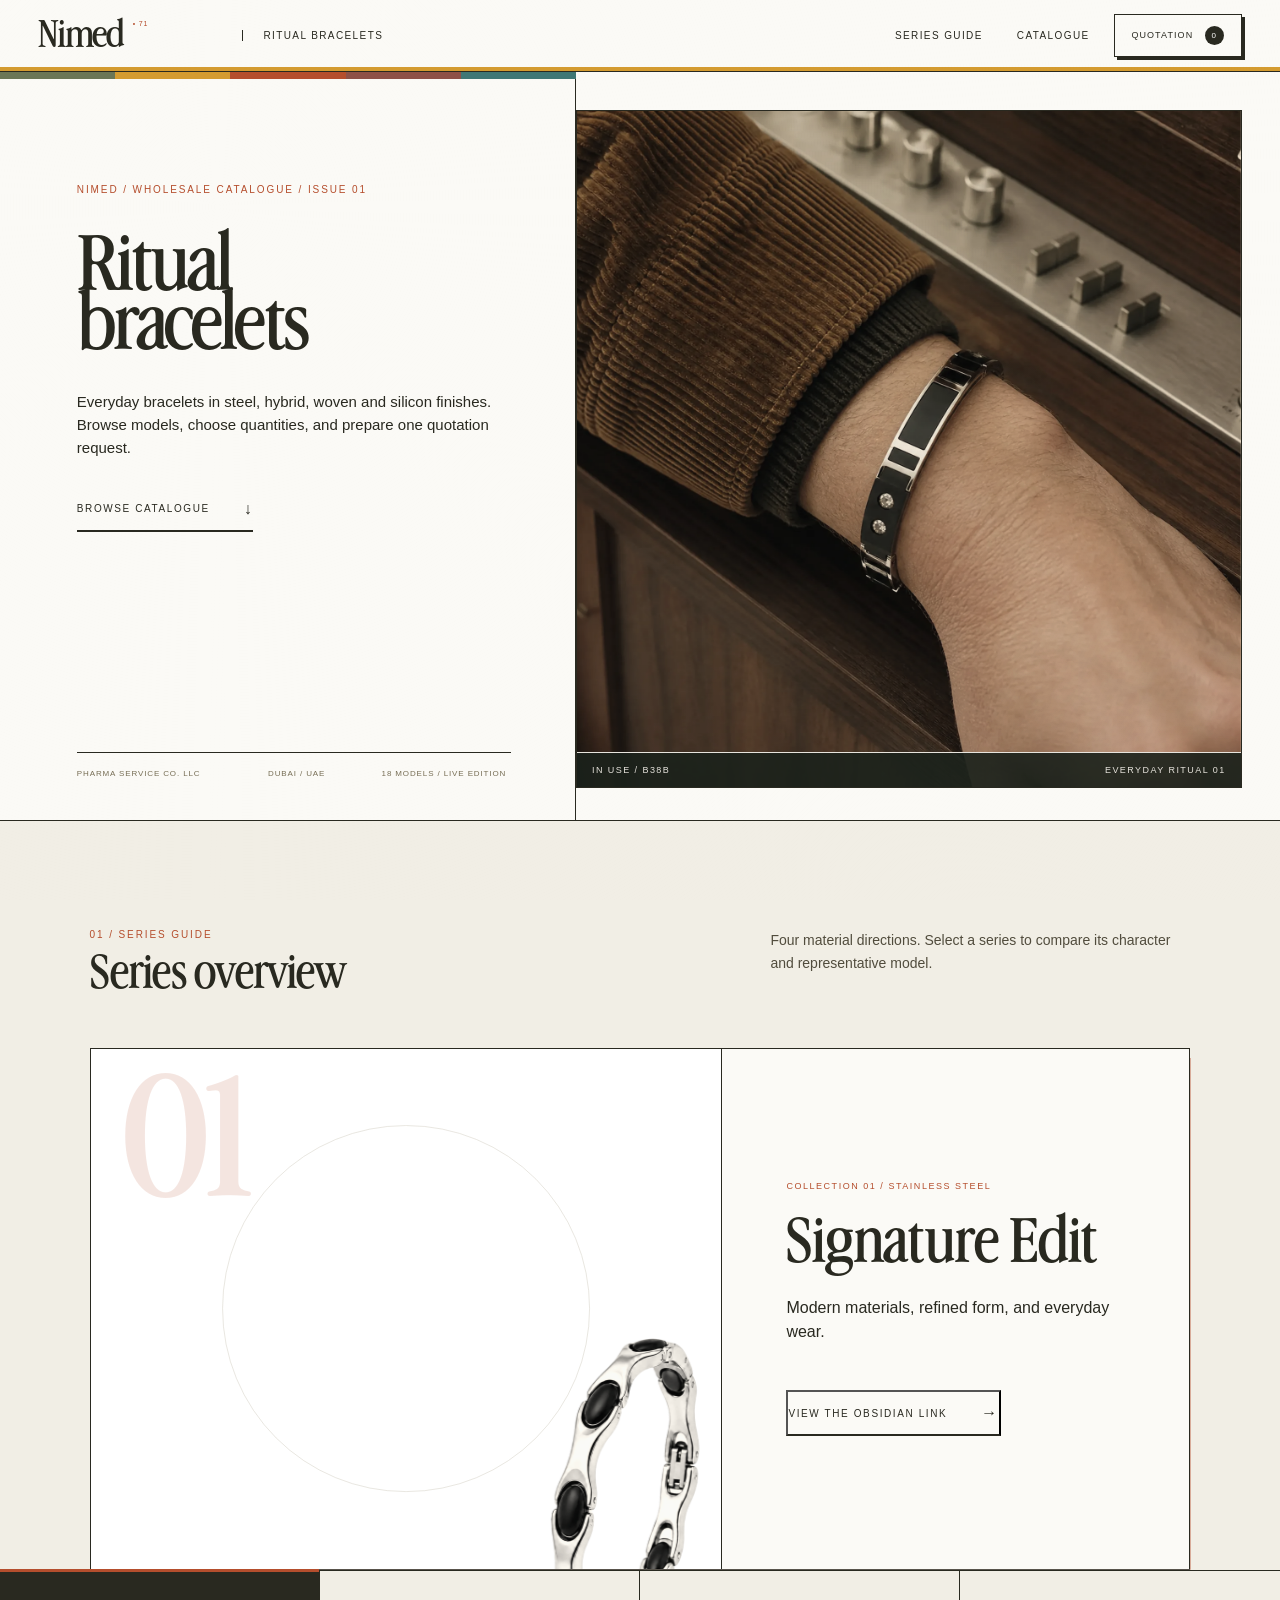
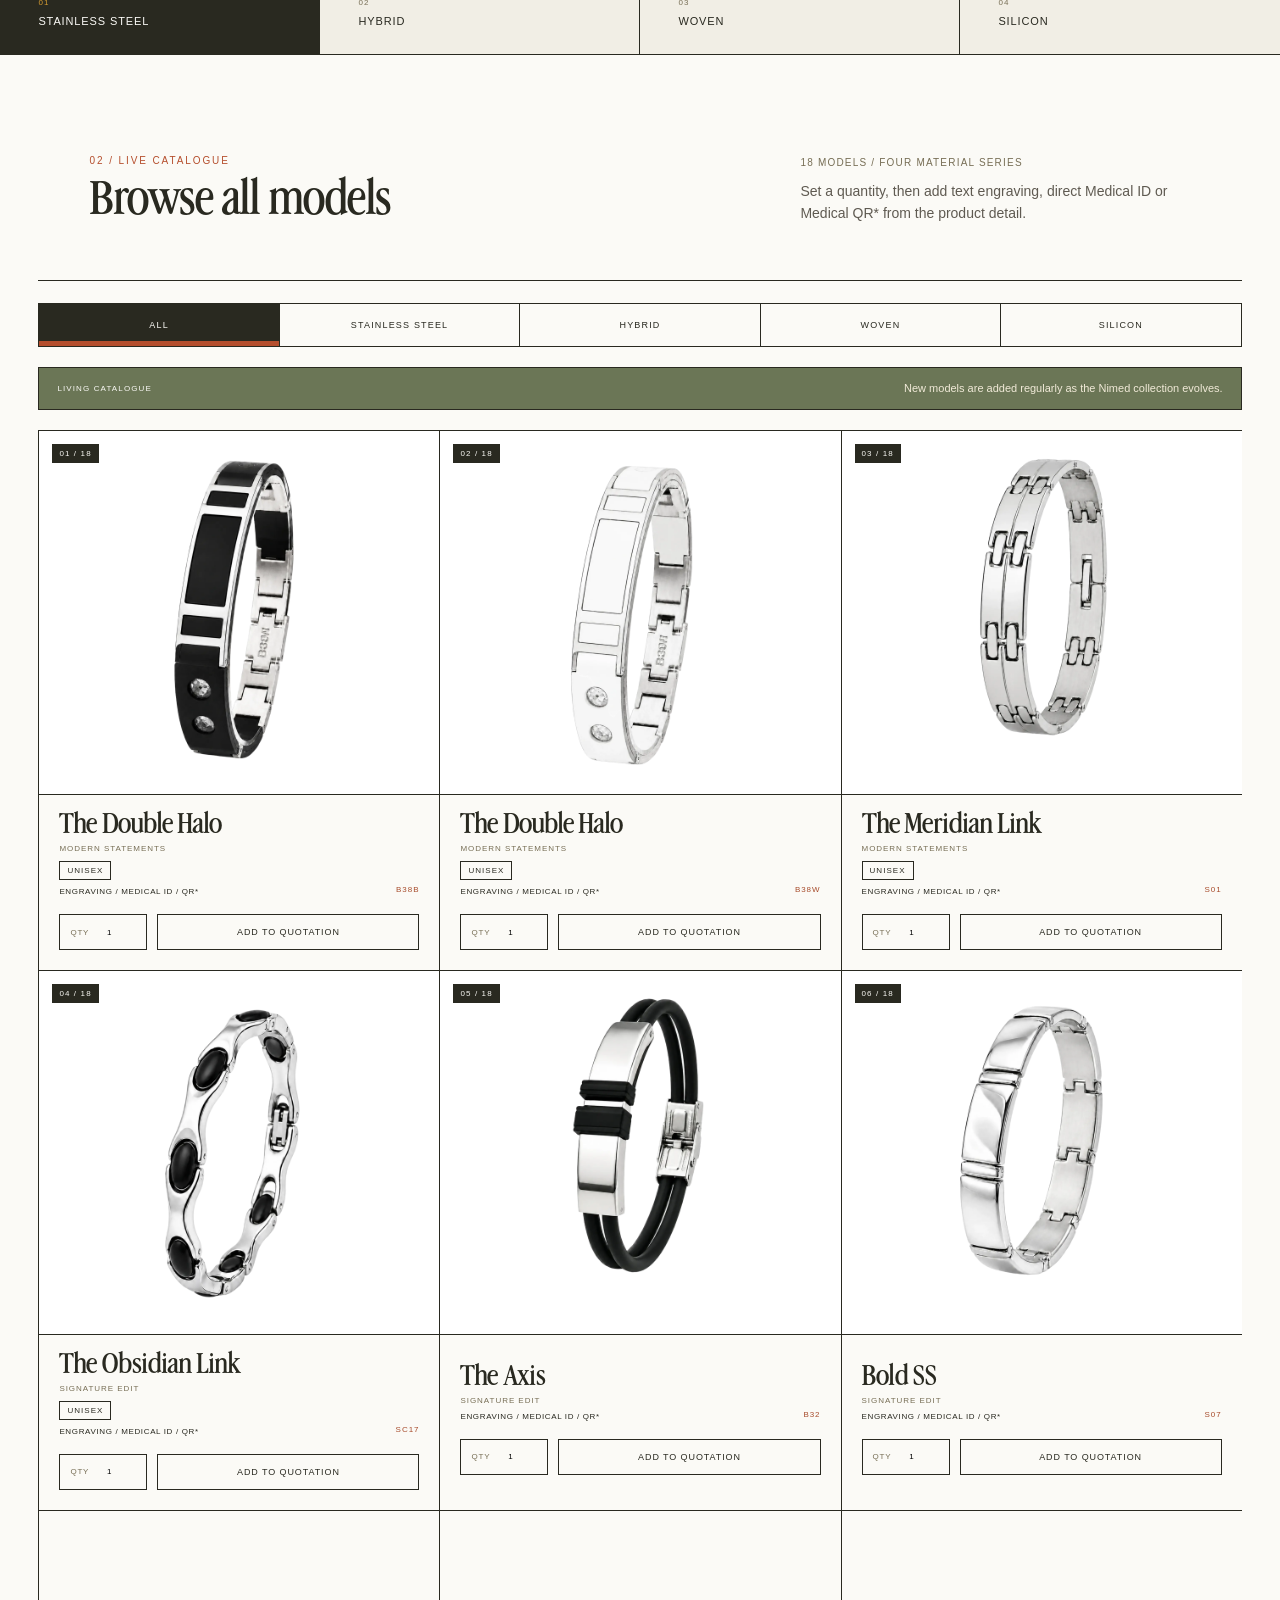
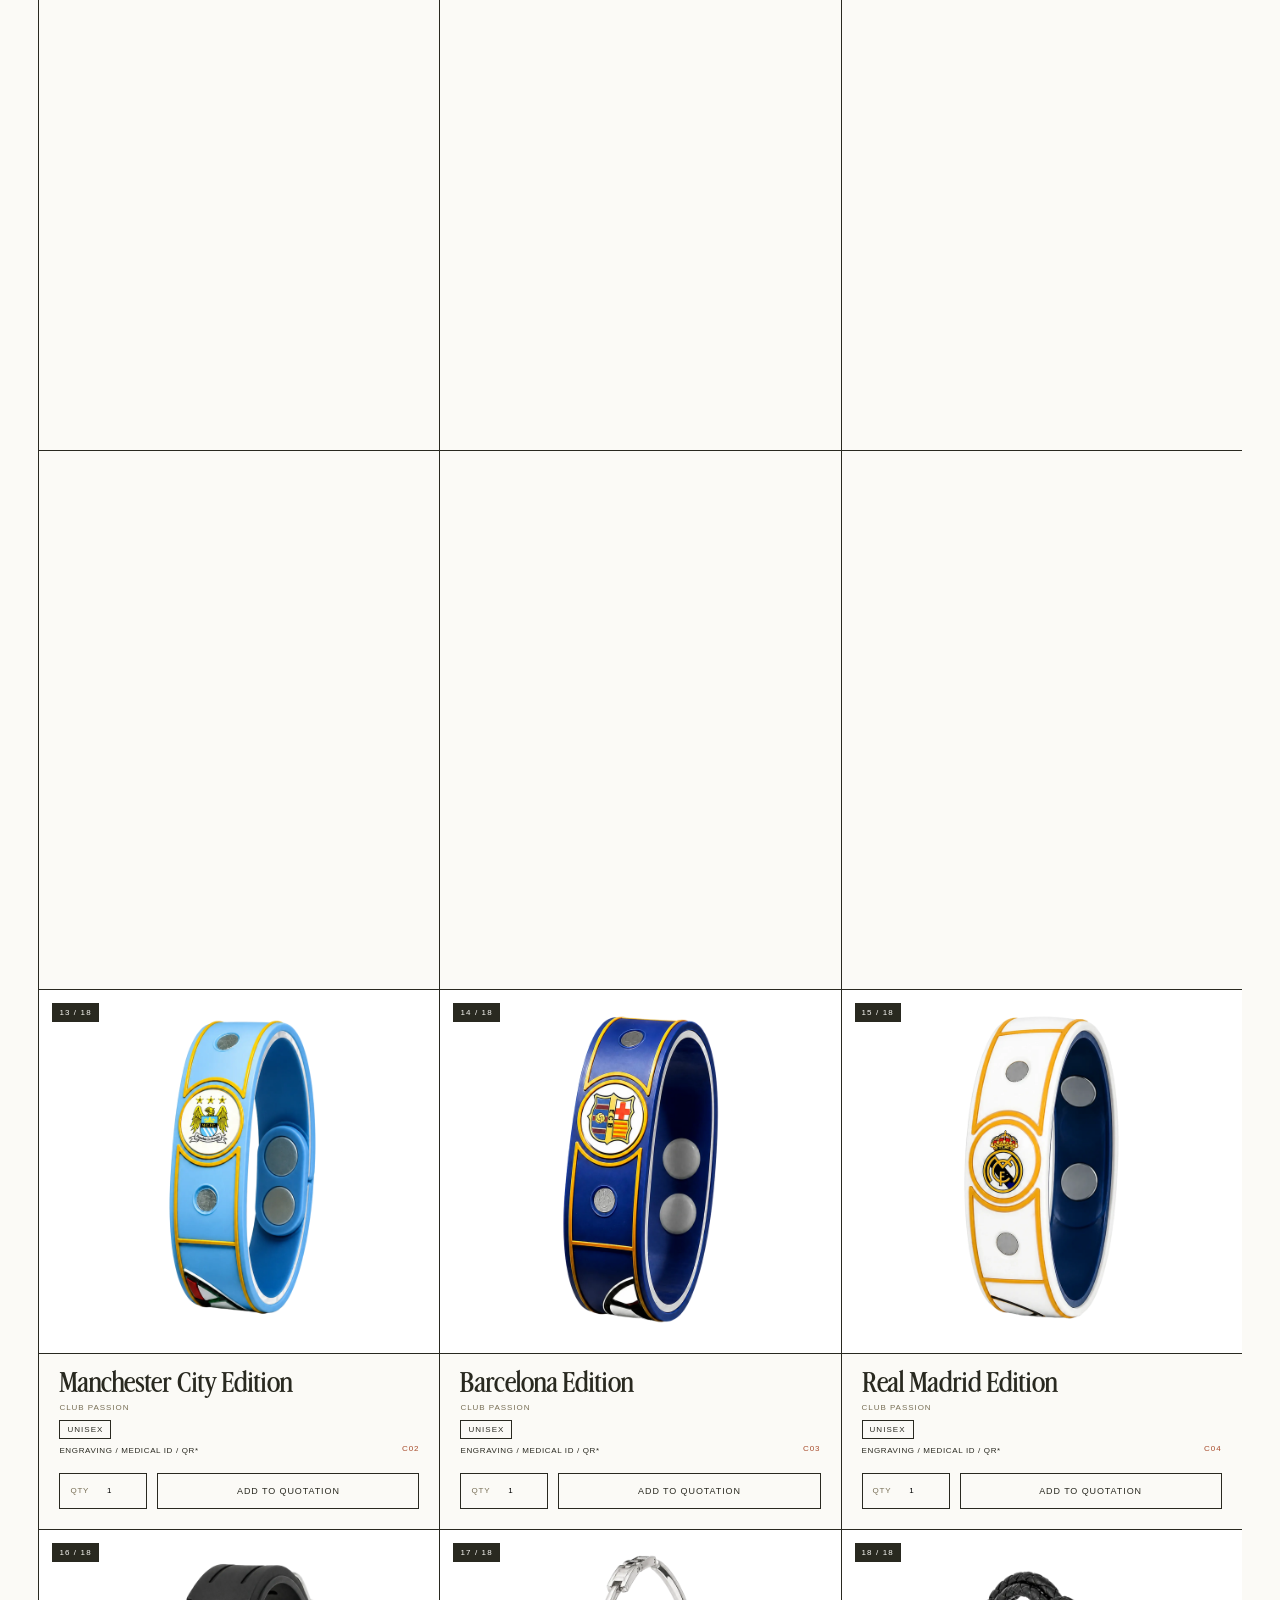
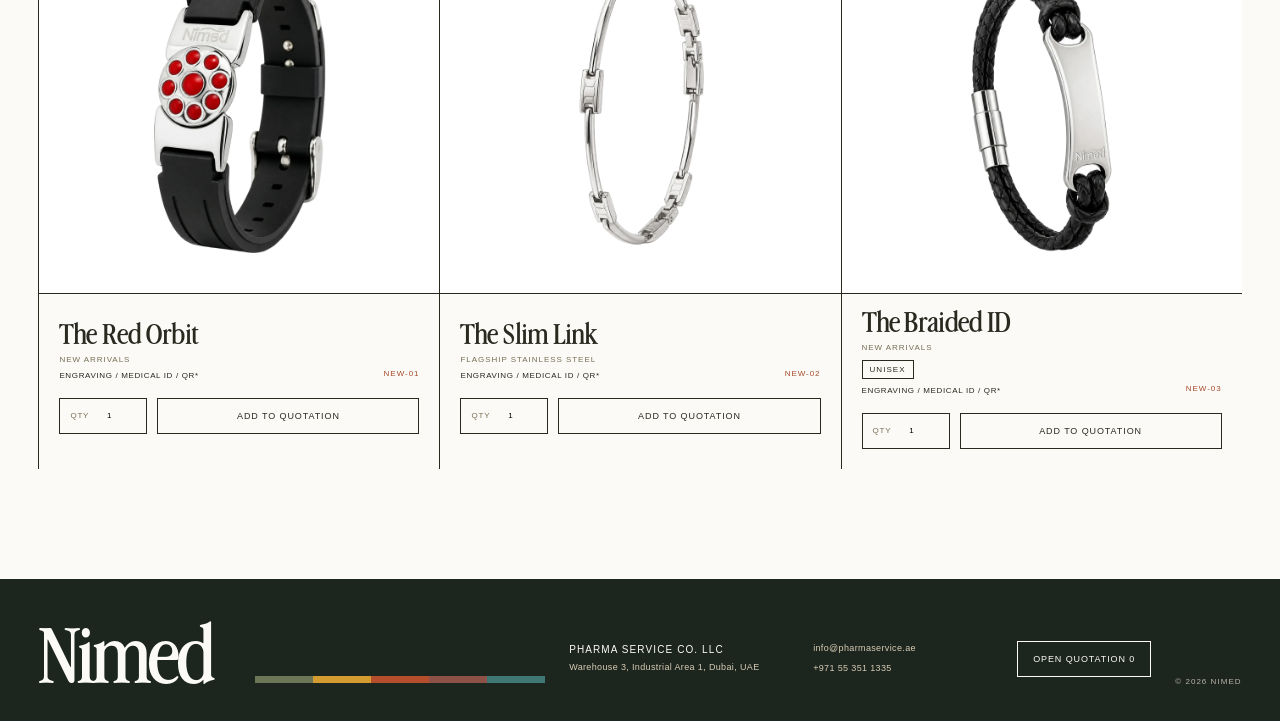
==== ritual-vercel-drop-SMALL/index.html @ 8a50f84c "Add files via upload" ====
<!doctype html>
<html lang="en">
<head>
  <meta charset="utf-8">
  <meta name="viewport" content="width=device-width, initial-scale=1">
  <meta name="theme-color" content="#fbfaf6">
  <meta name="quote-recipient" content="info@pharmaservice.ae">
  <meta name="description" content="Nimed Ritual Bracelets Archive Edition — a live wholesale catalogue of stainless steel, hybrid, woven and silicon models.">
  <title>Nimed Ritual Bracelets / Archive Edition</title>
  <link rel="icon" href="data:,">
  <link rel="stylesheet" href="styles.css">
  <script src="script.js" defer></script>
</head>
<body>
  <a class="skip-link" href="#main">Skip to content</a>

  <header class="site-header" data-header>
    <a class="wordmark" href="#top" aria-label="Nimed Ritual home">Nimed</a>
    <span class="header-line">Ritual bracelets</span>

    <nav class="desktop-nav" aria-label="Main navigation">
      <a href="#series">Series guide</a>
      <a href="#collection">Catalogue</a>
    </nav>

    <button class="header-quote" type="button" data-quote-open>Quotation <span data-quote-count>0</span></button>
    <button class="menu-toggle" type="button" data-menu-toggle aria-controls="mobile-menu" aria-expanded="false">
      <span></span><span></span><span class="sr-only">Open menu</span>
    </button>
  </header>

  <div class="mobile-menu" id="mobile-menu" data-mobile-menu aria-hidden="true">
    <nav aria-label="Mobile navigation">
      <a href="#series"><span>01</span> Series guide</a>
      <a href="#collection"><span>02</span> Catalogue</a>
      <button type="button" data-quote-open><span>03</span> Quotation <strong data-quote-count>0</strong></button>
    </nav>
    <p>Ritual bracelet line<br>Designed for connection</p>
  </div>

  <main id="main">
    <section class="hero" id="top" aria-labelledby="hero-title">
      <div class="spectrum-rule hero-spectrum" aria-hidden="true"></div>
      <div class="hero-copy">
        <p class="kicker">Nimed / Wholesale catalogue / Issue 01</p>
        <h1 id="hero-title"><span>Ritual</span> bracelets</h1>
        <p class="hero-statement">Everyday bracelets in steel, hybrid, woven and silicon finishes. Browse models, choose quantities, and prepare one quotation request.</p>
        <a class="arrow-link" href="#collection">Browse catalogue <span>&darr;</span></a>
        <div class="hero-folio" aria-label="Catalogue information">
          <span>Pharma Service Co. LLC</span>
          <span>Dubai / UAE</span>
          <span>18 models / Live edition</span>
        </div>
      </div>

      <figure class="hero-image image-reveal">
        <img src="assets/catalogue-lifestyle-70s/double-halo-black.webp" alt="Nimed Double Halo bracelet worn in an archival-inspired everyday setting">
        <figcaption><span>In use / B38B</span><span>Everyday ritual 01</span></figcaption>
      </figure>

    </section>

    <section class="series" id="series" aria-labelledby="series-title" data-series-shell>
      <div class="series-heading reveal">
        <div>
          <p class="section-index">01 / Series guide</p>
          <h2 id="series-title">Series overview</h2>
        </div>
        <p class="section-intro">Four material directions. Select a series to compare its character and representative model.</p>
      </div>

      <div class="series-stage motion-panel">
        <div class="series-art" aria-live="polite">
          <span class="series-number" data-series-number>01</span>
          <img data-series-image src="assets/catalogue-transparent/obsidian-link.webp" alt="The Obsidian Link stainless-steel bracelet">
        </div>

        <div class="series-copy">
          <p data-series-label>Collection 01 / Stainless steel</p>
          <h3 data-series-name>Signature Edit</h3>
          <p data-series-description>Modern materials, refined form, and everyday wear.</p>
          <button class="arrow-link arrow-link-button" type="button" data-series-product>View The Obsidian Link <span>&rarr;</span></button>
        </div>
      </div>

      <div class="series-tabs" role="tablist" aria-label="Bracelet series">
        <button type="button" role="tab" data-series="steel" aria-selected="true"><span>01</span> Stainless steel</button>
        <button type="button" role="tab" data-series="hybrid" aria-selected="false"><span>02</span> Hybrid</button>
        <button type="button" role="tab" data-series="woven" aria-selected="false"><span>03</span> Woven</button>
        <button type="button" role="tab" data-series="silicon" aria-selected="false"><span>04</span> Silicon</button>
      </div>
    </section>

    <section class="collection" id="collection" aria-labelledby="collection-title">
      <div class="collection-heading reveal">
        <div>
          <p class="section-index">02 / Live catalogue</p>
          <h2 id="collection-title">Browse all models</h2>
        </div>
        <div class="collection-guide">
          <p class="collection-summary"><span data-product-count>18</span> models / four material series</p>
          <p>Set a quantity, then add text engraving, direct Medical ID or Medical QR* from the product detail.</p>
        </div>
      </div>

      <div class="filters" role="group" aria-label="Filter collection">
        <button type="button" class="is-active" data-filter="all">All</button>
        <button type="button" data-filter="steel">Stainless steel</button>
        <button type="button" data-filter="hybrid">Hybrid</button>
        <button type="button" data-filter="woven">Woven</button>
        <button type="button" data-filter="silicon">Silicon</button>
      </div>

      <div class="catalogue-update" role="note">
        <span>Living catalogue</span>
        <p>New models are added regularly as the Nimed collection evolves.</p>
      </div>

      <div class="product-grid" data-product-grid aria-live="polite"></div>
    </section>

  </main>

  <footer>
    <a class="footer-wordmark" href="#top">Nimed</a>
    <div class="footer-rule spectrum-rule"></div>
    <div class="footer-company">
      <strong>Pharma Service Co. LLC</strong>
      <span>Warehouse 3, Industrial Area 1, Dubai, UAE</span>
    </div>
    <div class="footer-contact">
      <a href="mailto:info@pharmaservice.ae">info@pharmaservice.ae</a>
      <a href="tel:+971553511335">+971 55 351 1335</a>
    </div>
    <button type="button" data-quote-open>Open quotation <span data-quote-count>0</span></button>
    <p>&copy; 2026 Nimed</p>
  </footer>

  <dialog class="product-dialog" data-dialog>
    <button class="dialog-close" type="button" data-dialog-close aria-label="Close product details">Close</button>
    <div class="dialog-gallery">
      <div class="dialog-visual">
        <img data-dialog-image src="" alt="">
        <button class="gallery-arrow gallery-arrow-prev" type="button" data-gallery-prev aria-label="Previous product image"><span aria-hidden="true">&#8592;</span></button>
        <button class="gallery-arrow gallery-arrow-next" type="button" data-gallery-next aria-label="Next product image"><span aria-hidden="true">&#8594;</span></button>
        <span class="gallery-position" data-gallery-position aria-live="polite">1 / 3</span>
      </div>
    </div>
    <div class="dialog-copy">
      <p class="product-code" data-dialog-code></p>
      <h2 data-dialog-name></h2>
      <p data-dialog-description></p>
      <div class="dialog-product-meta">
        <span data-dialog-series></span>
        <span class="product-unisex-label" data-dialog-unisex hidden>UNISEX</span>
      </div>
      <fieldset class="personalisation-panel">
        <legend>Personalisation</legend>
        <label class="option-check">
          <input type="checkbox" data-dialog-engraving>
          <span>Standard text engraving</span>
        </label>
        <label class="engraving-copy" data-engraving-copy>
          Engraving copy
          <input type="text" maxlength="80" placeholder="Name, initials or short message" data-dialog-engraving-text disabled>
        </label>
        <label class="option-check">
          <input type="checkbox" data-dialog-medical-id>
          <span>Direct Medical ID engraving</span>
        </label>
        <p class="option-note">Medical symbol plus concise emergency text. Exact private copy is supplied after quotation and shown on an approval proof.</p>
        <label class="option-check">
          <input type="checkbox" data-dialog-medical-qr>
          <span>Medical QR engraving*</span>
        </label>
        <p class="option-note">*A scannable QR with a medical asterisk marker, linked to a customer-managed emergency profile. URL, placement and scan proof are confirmed after quotation.</p>
        <p class="personalisation-privacy">Do not enter medical records here. Direct Medical ID and QR* artwork are handled separately after the quotation is accepted.</p>
      </fieldset>
      <div class="dialog-quote-controls">
        <label for="dialog-quantity">Quantity</label>
        <input id="dialog-quantity" data-dialog-quantity type="number" min="1" max="9999" step="1" value="1" inputmode="numeric">
        <button type="button" data-dialog-add>Add to quotation request</button>
        <p data-dialog-add-status aria-live="polite"></p>
      </div>
    </div>
  </dialog>

  <dialog class="quote-dialog" data-quote-dialog aria-labelledby="quote-title">
    <div class="quote-dialog-header">
      <div>
        <p class="section-index">Wholesale request</p>
        <h2 id="quote-title">Your quotation</h2>
        <p>Review the models and quantities, then prepare an email request to Pharma Service Co. LLC.</p>
      </div>
      <button class="dialog-close" type="button" data-quote-close aria-label="Close quotation">Close</button>
    </div>

    <address class="quote-recipient-card">
      <span>Quotation recipient</span>
      <strong>Pharma Service Co. LLC</strong>
      <a href="mailto:info@pharmaservice.ae">info@pharmaservice.ae</a>
      <a href="tel:+971553511335">+971 55 351 1335</a>
      <p>Warehouse 3, Industrial Area 1, Dubai, UAE</p>
    </address>

    <div class="quote-empty" data-quote-empty>
      <p>No models have been added yet.</p>
      <button type="button" data-quote-browse>Browse catalogue</button>
    </div>

    <div data-quote-content hidden>
      <div class="quote-list-heading" aria-hidden="true"><span>Model</span><span>Quantity</span></div>
      <div class="quote-items" data-quote-items></div>
      <div class="quote-totals">
        <span><strong data-quote-models>0</strong> models</span>
        <span><strong data-quote-units>0</strong> total units</span>
      </div>

      <form class="quote-details" data-quote-form>
        <h3>Buyer details</h3>
        <label>Company<input type="text" name="company" autocomplete="organization" required></label>
        <label>Contact name<input type="text" name="contact" autocomplete="name" required></label>
        <label>Email<input type="email" name="email" autocomplete="email" required></label>
        <label>Phone<input type="tel" name="phone" autocomplete="tel"></label>
        <label class="quote-notes">Notes<textarea name="notes" rows="3" placeholder="Delivery country, preferred timing, or other requirements"></textarea></label>
        <p class="medical-qr-note">Direct Medical ID and Medical QR* artwork are confirmed on a proof before production. Do not include private medical information in this form; copy and link details are handled separately after quotation.</p>
      </form>

      <p class="quote-status" data-quote-status aria-live="polite"></p>
      <div class="quote-actions">
        <button type="button" data-quote-print>Print quotation request</button>
        <button type="button" class="primary-action" data-quote-send>Email Pharma Service</button>
      </div>
    </div>
  </dialog>
</body>
</html>
---- ritual-vercel-drop-SMALL/styles.css ----
@font-face {
  font-family: "Advercase";
  src: url("assets/fonts/Advercase-Regular.woff2") format("woff2");
  font-weight: 400;
  font-style: normal;
  font-display: swap;
}

@font-face {
  font-family: "Advercase";
  src: url("assets/fonts/Advercase-Bold.woff2") format("woff2");
  font-weight: 700;
  font-style: normal;
  font-display: swap;
}

:root {
  --ink: #1e1e1e;
  --dark: #121212;
  --paper: #ffffff;
  --white: #ffffff;
  --copper: #ad591a;
  --rust: #b24f1a;
  --sand: #967a54;
  --line: #ebe6d9;
  --blue: #54bfdb;
  --heading: "Advercase", serif;
  --body: "Helvetica Now Text", "Helvetica Now Display", "Helvetica Neue", Helvetica, Arial, sans-serif;
  --ease: cubic-bezier(.2, .8, .2, 1);
}

* { box-sizing: border-box; }
html { scroll-behavior: smooth; }
body {
  margin: 0;
  color: var(--ink);
  background: var(--white);
  font-family: var(--body);
  font-synthesis: none;
  -webkit-font-smoothing: antialiased;
}
body.menu-open, body.dialog-open, body.quote-open { overflow: hidden; }
img { display: block; max-width: 100%; }
a { color: inherit; text-decoration: none; }
button, input, textarea { font: inherit; }
button { color: inherit; }
[hidden] { display: none !important; }
::selection { color: var(--white); background: var(--copper); }

.sr-only {
  position: absolute;
  width: 1px;
  height: 1px;
  padding: 0;
  margin: -1px;
  overflow: hidden;
  clip: rect(0, 0, 0, 0);
  white-space: nowrap;
  border: 0;
}

.skip-link {
  position: fixed;
  z-index: 500;
  top: 8px;
  left: 8px;
  padding: 10px 14px;
  color: var(--white);
  background: var(--ink);
  font-size: 12px;
  transform: translateY(-150%);
}
.skip-link:focus { transform: none; }

.site-header {
  position: fixed;
  z-index: 100;
  top: 0;
  left: 0;
  width: 100%;
  height: 76px;
  display: grid;
  grid-template-columns: 180px 1fr auto auto;
  align-items: center;
  gap: 24px;
  padding: 0 3vw;
  border-bottom: 1px solid rgba(30, 30, 30, .13);
  background: rgba(255, 255, 255, .98);
  transition: height .3s var(--ease), background .3s;
}
.site-header.is-scrolled { height: 60px; background: rgba(255, 255, 255, .94); backdrop-filter: blur(14px); }
.wordmark, .footer-wordmark { color: var(--copper); font: 700 31px/1 var(--heading); }
.header-line, .desktop-nav { font-size: 10px; letter-spacing: .14em; text-transform: uppercase; }
.header-line { padding-left: 20px; border-left: 1px solid var(--ink); }
.desktop-nav { display: flex; align-items: center; gap: 34px; }
.desktop-nav a { position: relative; padding: 28px 0; }
.desktop-nav a::after {
  position: absolute;
  right: 0;
  bottom: 20px;
  left: 0;
  height: 1px;
  content: "";
  background: var(--copper);
  transform: scaleX(0);
  transform-origin: right;
  transition: transform .3s var(--ease);
}
.desktop-nav a:hover::after { transform: scaleX(1); transform-origin: left; }
.header-quote {
  min-width: 128px;
  padding: 11px 14px;
  border: 1px solid var(--ink);
  background: var(--white);
  font-size: 9px;
  letter-spacing: .12em;
  text-transform: uppercase;
  cursor: pointer;
}
.header-quote span { display: inline-grid; min-width: 19px; height: 19px; margin-left: 8px; place-items: center; color: var(--white); border-radius: 50%; background: var(--ink); font-size: 8px; }
.menu-toggle { display: none; width: 38px; height: 38px; padding: 10px 7px; border: 0; background: transparent; cursor: pointer; }
.menu-toggle > span:not(.sr-only) { display: block; width: 100%; height: 1px; margin: 5px 0; background: var(--ink); transition: transform .3s; }
.menu-open .menu-toggle > span:first-child { transform: translateY(3px) rotate(45deg); }
.menu-open .menu-toggle > span:nth-child(2) { transform: translateY(-3px) rotate(-45deg); }

.mobile-menu {
  position: fixed;
  z-index: 90;
  inset: 0;
  visibility: hidden;
  display: flex;
  flex-direction: column;
  padding: 115px 24px 30px;
  color: var(--ink);
  background: var(--white);
  opacity: 0;
  transition: visibility .35s, opacity .35s;
}
.mobile-menu.is-open { visibility: visible; opacity: 1; }
.mobile-menu nav { display: grid; }
.mobile-menu nav a, .mobile-menu nav button { display: flex; gap: 18px; align-items: baseline; padding: 18px 0; border: 0; border-bottom: 1px solid var(--line); background: transparent; text-align: left; font: 400 38px/1.1 var(--heading); cursor: pointer; }
.mobile-menu nav span { color: var(--sand); font: 10px/1 var(--body); }
.mobile-menu nav strong { margin-left: auto; font: 400 11px/1 var(--body); }
.mobile-menu > p { margin-top: auto; color: var(--sand); font-size: 11px; line-height: 1.6; letter-spacing: .12em; text-transform: uppercase; }

.hero {
  position: relative;
  min-height: 720px;
  display: grid;
  grid-template-columns: 46% 54%;
  padding-top: 76px;
  overflow: hidden;
  background: var(--paper);
}
.hero-copy { position: relative; z-index: 3; align-self: stretch; display: flex; flex-direction: column; justify-content: center; padding: 115px 5vw 70px 7vw; }
.kicker, .section-index, .product-code {
  margin: 0;
  color: var(--sand);
  font-size: 10px;
  font-weight: 500;
  letter-spacing: .19em;
  text-transform: uppercase;
}
.hero h1 { max-width: 560px; margin: 34px 0 0; font: 400 clamp(46px, 4.5vw, 64px)/1.08 var(--heading); letter-spacing: 0; word-spacing: .02em; text-transform: none; }
.hero h1 span { color: var(--rust); }
.hero-statement { max-width: 470px; margin: 30px 0 28px; font-size: 16px; line-height: 1.6; }
.arrow-link {
  display: inline-flex;
  width: max-content;
  align-items: center;
  gap: 34px;
  margin-left: 0;
  padding: 12px 0;
  border-bottom: 1px solid var(--ink);
  font-size: 10px;
  font-weight: 500;
  letter-spacing: .16em;
  text-transform: uppercase;
}
.arrow-link span { font-size: 16px; transition: transform .3s var(--ease); }
.arrow-link:hover span { transform: translate(4px, 4px); }
.hero-count { display: flex; align-items: center; gap: 11px; margin-top: auto; color: var(--sand); font-size: 9px; letter-spacing: .13em; text-transform: uppercase; }
.hero-count span { margin-right: 17px; }
.hero-count strong { color: var(--ink); font-size: 10px; font-weight: 400; }
.hero-count i { width: 60px; height: 1px; background: var(--line); }
.hero-image { position: relative; height: 650px; min-height: 0; margin: 38px 0 32px; overflow: hidden; border-radius: 22px 0 0 22px; }
.hero-image img { width: 100%; height: 100%; object-fit: cover; object-position: center 42%; }
.hero-image figcaption {
  position: absolute;
  right: 22px;
  bottom: 20px;
  padding: 9px 12px;
  color: var(--white);
  background: rgba(30,30,30,.78);
  font-size: 9px;
  letter-spacing: .16em;
  text-transform: uppercase;
}
.hero-product { position: absolute; z-index: 4; right: 47%; bottom: 0; width: 210px; padding: 18px 18px 13px; background: var(--white); border: 1px solid var(--line); }
.hero-product img { width: 100%; height: 180px; object-fit: contain; transition: transform .5s var(--ease); }
.hero-product:hover img { transform: translateY(-6px); }
.hero-product p { display: flex; justify-content: space-between; margin: 10px 0 0; font: 400 19px/1 var(--heading); }
.hero-product p span { color: var(--copper); font: 9px/1 var(--body); letter-spacing: .14em; }

.connection-line { overflow: hidden; color: var(--copper); border-top: 1px solid var(--line); border-bottom: 1px solid var(--line); background: var(--white); white-space: nowrap; }
.connection-line div { width: max-content; padding: 14px 0 13px; font-size: 10px; letter-spacing: .24em; text-transform: uppercase; animation: connection-scroll 28s linear infinite; }
@keyframes connection-scroll { to { transform: translateX(-50%); } }

.everyday { position: relative; min-height: 1120px; padding: 135px 7vw; overflow: hidden; background: var(--white); }
.everyday-heading { position: relative; z-index: 2; }
.everyday h2, .series h2, .collection h2 { margin: 20px 0 0; font: 400 clamp(36px, 3.5vw, 50px)/1.1 var(--heading); letter-spacing: 0; word-spacing: .02em; }
.everyday h2 span, .series h2 span, .collection h2 span { color: var(--rust); }
.everyday-lifestyle { position: absolute; top: 360px; left: 7vw; width: 35vw; height: 720px; margin: 0; overflow: hidden; border-radius: 0 30px 30px 0; }
.everyday-lifestyle img { width: 100%; height: 100%; object-fit: cover; }
.everyday-product { position: absolute; top: 280px; right: 7vw; width: 46vw; min-height: 520px; display: grid; grid-template-rows: 1fr auto; padding: 50px; border: 1px solid var(--line); background: var(--white); }
.everyday-product > img { width: 100%; height: 310px; object-fit: contain; }
.everyday-product > div { max-width: 520px; padding-top: 30px; border-top: 1px solid var(--line); }
.everyday-product h3 { margin: 13px 0 20px; font: 400 46px/1.08 var(--heading); letter-spacing: 0; word-spacing: .04em; }
.everyday-product > div > p:last-child { margin: 0; font-size: 14px; line-height: 1.65; }
.everyday-caption { position: absolute; right: 7vw; bottom: 120px; width: 46vw; margin: 0; padding-top: 20px; border-top: 1px solid var(--ink); color: var(--copper); font: 400 34px/1.15 var(--heading); }

.series {
  --series-accent: #b24f1a;
  --series-bg: #f0eee8;
  padding: 105px 7vw 0;
  overflow: hidden;
  background: var(--white);
  transition: background .55s var(--ease);
}
.series-heading { display: grid; grid-template-columns: 1fr minmax(260px, 420px); gap: 8vw; align-items: end; }
.series-heading h2 { margin-top: 0; }
.section-intro { max-width: 410px; margin: 0; color: #5f5a51; font-size: 14px; line-height: 1.65; }
.series-stage { min-height: 520px; display: grid; grid-template-columns: 1.15fr .85fr; align-items: stretch; margin-top: 55px; border: 1px solid var(--line); background: var(--white); }
.series-art { position: relative; min-height: 520px; overflow: hidden; border-right: 1px solid rgba(30,30,30,.16); }
.series-art::before { position: absolute; content: ""; width: 58%; aspect-ratio: 1; top: 50%; left: 50%; border: 1px solid var(--series-accent); border-radius: 50%; opacity: .4; transform: translate(-50%,-50%); transition: border-color .45s; }
.series-art img { position: absolute; z-index: 2; top: 50%; left: 50%; width: 72%; height: 72%; object-fit: contain; transform: translate(-50%,-50%); transition: opacity .25s, transform .6s var(--ease); }
.series-art img.is-changing { opacity: 0; transform: translate(-50%,-45%) scale(.92); }
.series-number { position: absolute; z-index: 1; top: 24px; left: 30px; color: var(--series-accent); font: 400 clamp(72px, 9vw, 124px)/1 var(--heading); opacity: .13; transition: color .45s; }
.series-copy { display: flex; flex-direction: column; justify-content: center; padding: clamp(38px, 5vw, 70px); }
.series-copy > p:first-child { margin: 0 0 28px; color: var(--series-accent); font-size: 9px; letter-spacing: .17em; text-transform: uppercase; }
.series-copy h3 { margin: 0; font: 400 clamp(32px, 3.1vw, 42px)/1.1 var(--heading); letter-spacing: 0; word-spacing: .02em; }
.series-copy > p:nth-child(3) { margin: 28px 0 45px; font-size: 16px; line-height: 1.55; }
.arrow-link-button { margin-left: 0; border-width: 0 0 1px; background: transparent; cursor: pointer; }
.series-tabs { display: grid; grid-template-columns: repeat(4, 1fr); margin: 0 -7vw; border-top: 1px solid rgba(30,30,30,.2); }
.series-tabs button { position: relative; padding: 27px 3vw; border: 0; border-right: 1px solid rgba(30,30,30,.2); background: transparent; text-align: left; font-size: 11px; cursor: pointer; }
.series-tabs button:last-child { border-right: 0; }
.series-tabs button span { display: block; margin-bottom: 8px; color: var(--sand); font-size: 8px; letter-spacing: .15em; }
.series-tabs button::before { position: absolute; top: -2px; right: 0; left: 0; height: 3px; content: ""; background: var(--series-accent); transform: scaleX(0); transition: transform .35s var(--ease), background .45s; }
.series-tabs button[aria-selected="true"]::before { transform: scaleX(1); }
.series-tabs button[aria-selected="true"] { font-weight: 600; }

.collection { padding: 110px 3vw; background: var(--white); }
.collection-heading { display: flex; justify-content: space-between; gap: 8vw; align-items: end; padding: 0 4vw 55px; }
.collection-summary { margin: 0 0 8px; color: var(--sand); font-size: 10px; line-height: 1.65; letter-spacing: .12em; text-transform: uppercase; }
.collection-guide { max-width: 390px; }
.collection-guide > p:last-child { margin: 10px 0 0; color: #5f5a51; font-size: 14px; line-height: 1.55; }
.filters { position: sticky; z-index: 20; top: 60px; display: flex; width: 100%; margin-bottom: 20px; border: 1px solid var(--line); background: rgba(255,255,255,.96); backdrop-filter: blur(12px); }
.filters button { flex: 1; padding: 16px 14px; border: 0; border-right: 1px solid var(--line); background: transparent; font-size: 9px; letter-spacing: .13em; text-transform: uppercase; cursor: pointer; transition: color .25s, background .25s; }
.filters button:last-child { border-right: 0; }
.filters button.is-active { color: var(--white); background: var(--ink); }
.catalogue-update { display: flex; justify-content: space-between; gap: 24px; align-items: center; margin: -1px 0 20px; padding: 13px 18px; color: var(--ink); border: 1px solid var(--line); background: #faf9f6; }
.catalogue-update span { color: var(--copper); font-size: 8px; letter-spacing: .14em; text-transform: uppercase; }
.catalogue-update p { margin: 0; color: #5f5a51; font-size: 11px; line-height: 1.45; }
.product-grid { display: grid; grid-template-columns: repeat(3, 1fr); border-top: 1px solid var(--line); border-left: 1px solid var(--line); }
.product-card { min-width: 0; border-right: 1px solid var(--line); border-bottom: 1px solid var(--line); background: var(--white); }
.product-card-button { display: block; width: 100%; padding: 0; border: 0; background: none; text-align: left; cursor: pointer; }
.product-card-visual { position: relative; aspect-ratio: 1.1 / 1; overflow: hidden; background: var(--white); transition: background .35s; }
.product-card-visual img { width: 100%; height: 100%; padding: 3%; object-fit: contain; transition: transform .5s var(--ease); }
.product-card-button:hover .product-card-visual { background: var(--white); }
.product-card-button:hover .product-card-visual img { transform: translateY(-8px); }
.product-card-number { position: absolute; top: 17px; left: 17px; color: var(--sand); font-size: 8px; letter-spacing: .14em; }
.product-card-info { display: grid; grid-template-columns: 1fr auto; gap: 14px; align-items: end; min-height: 112px; padding: 21px; }
.product-card-info h3 { margin: 0 0 8px; font: 400 25px/1.12 var(--heading); letter-spacing: 0; word-spacing: .02em; }
.product-card-info p, .product-card-info > span { margin: 0; color: var(--sand); font-size: 8px; letter-spacing: .12em; text-transform: uppercase; }
.product-unisex-label { display: inline-flex; width: fit-content; margin-top: 8px; padding: 5px 7px 4px; color: var(--ink); border: 1px solid var(--ink); font-size: 8px; line-height: 1; letter-spacing: .13em; text-transform: uppercase; }
.product-card-info .product-personalisation { margin-top: 7px; color: var(--ink); letter-spacing: .08em; }
.product-card-info > span { padding-bottom: 2px; color: var(--copper); }
.product-card-actions { display: grid; grid-template-columns: 88px 1fr; gap: 10px; padding: 0 21px 21px; }
.quantity-field { display: grid; grid-template-columns: auto 1fr; align-items: center; gap: 8px; padding: 0 10px; border: 1px solid var(--line); color: var(--sand); font-size: 8px; letter-spacing: .1em; text-transform: uppercase; }
.quantity-field input { width: 100%; min-width: 0; padding: 11px 0; border: 0; outline: 0; background: transparent; text-align: center; }
.add-quote-button, .dialog-quote-controls button, .quote-actions button, .quote-empty button, footer button { padding: 12px 15px; border: 1px solid var(--ink); background: var(--white); font-size: 9px; letter-spacing: .1em; text-transform: uppercase; cursor: pointer; }
.add-quote-button:hover, .dialog-quote-controls button:hover, .quote-empty button:hover { color: var(--white); background: var(--ink); }

footer { display: grid; grid-template-columns: .8fr 1.2fr minmax(220px, auto) minmax(180px, auto) auto auto; gap: 24px; align-items: end; padding: 48px 3vw 30px; color: var(--ink); border-top: 1px solid var(--line); background: var(--white); }
.footer-wordmark { font-size: clamp(48px, 5vw, 72px); font-weight: 400; }
.footer-rule { height: 1px; margin-bottom: 9px; background: var(--line); }
footer p { margin: 0 0 5px; color: #b9b4aa; font-size: 8px; letter-spacing: .13em; text-transform: uppercase; }
footer button { align-self: center; }
.footer-company, .footer-contact { display: grid; gap: 6px; align-self: center; font-style: normal; }
.footer-company strong { font-size: 10px; font-weight: 400; letter-spacing: .11em; text-transform: uppercase; }
.footer-company span, .footer-contact a { color: #777269; font-size: 9px; line-height: 1.45; letter-spacing: .04em; }
.footer-contact a { width: fit-content; border-bottom: 1px solid transparent; }
.footer-contact a:hover { border-bottom-color: currentColor; }

.product-dialog { width: min(1060px, calc(100vw - 36px)); max-height: min(820px, calc(100vh - 36px)); padding: 0; overflow: hidden; border: 0; background: var(--white); }
.product-dialog[open] { display: grid; grid-template-columns: 1.12fr .88fr; animation: dialog-in .3s var(--ease); }
.product-dialog::backdrop { background: rgba(30,30,30,.72); }
@keyframes dialog-in { from { opacity: 0; transform: translateY(14px); } }
.dialog-close { position: absolute; z-index: 4; top: 18px; right: 20px; padding: 8px 0; border: 0; border-bottom: 1px solid var(--ink); background: transparent; font-size: 9px; letter-spacing: .15em; text-transform: uppercase; cursor: pointer; }
.dialog-gallery { min-width: 0; border-right: 1px solid var(--line); }
.dialog-visual { position: relative; min-height: 610px; height: 100%; overflow: hidden; background: var(--white); }
.dialog-visual img { width: 100%; height: 100%; padding: 3%; object-fit: contain; transition: opacity .18s var(--ease), transform .3s var(--ease); }
.dialog-visual img.is-changing { opacity: .25; transform: scale(.985); }
.product-dialog[data-active-view^="lifestyle"] .dialog-visual img { padding: 0; object-fit: cover; }
.gallery-arrow { position: absolute; z-index: 2; top: 50%; display: grid; width: 44px; height: 44px; padding: 0; place-items: center; color: var(--ink); border: 1px solid rgba(30,30,30,.18); border-radius: 50%; background: rgba(255,255,255,.9); box-shadow: 0 5px 22px rgba(30,30,30,.08); cursor: pointer; transform: translateY(-50%); transition: color .22s, background .22s, transform .22s; }
.gallery-arrow:hover { color: var(--white); background: var(--ink); transform: translateY(-50%) scale(1.04); }
.gallery-arrow span { font-size: 18px; line-height: 1; }
.gallery-arrow-prev { left: 18px; }
.gallery-arrow-next { right: 18px; }
.gallery-position { position: absolute; z-index: 2; right: 18px; bottom: 17px; min-width: 52px; padding: 8px 10px; color: var(--white); border-radius: 20px; background: rgba(30,30,30,.78); text-align: center; font-size: 8px; letter-spacing: .12em; }
.dialog-copy { max-height: min(820px, calc(100vh - 36px)); align-self: stretch; overflow-y: auto; padding: 52px; }
.dialog-copy h2 { margin: 18px 0 24px; font: 400 clamp(34px, 3.4vw, 46px)/1.1 var(--heading); letter-spacing: 0; word-spacing: .02em; }
.dialog-copy > p:not(.product-code) { margin: 0 0 25px; font-size: 14px; line-height: 1.7; }
.dialog-product-meta { display: flex; gap: 10px; align-items: center; padding-top: 14px; border-top: 1px solid var(--ink); }
.dialog-product-meta > span:first-child { color: var(--sand); font-size: 9px; letter-spacing: .14em; text-transform: uppercase; }
.dialog-product-meta .product-unisex-label { margin-top: 0; }
.product-unisex-label[hidden] { display: none; }
.personalisation-panel { display: grid; gap: 12px; margin: 28px 0 0; padding: 20px 0 0; border: 0; border-top: 1px solid var(--line); }
.personalisation-panel legend { float: left; width: 100%; margin-bottom: 15px; padding: 0; color: var(--sand); font-size: 9px; letter-spacing: .12em; text-transform: uppercase; }
.option-check { display: flex; gap: 10px; align-items: center; font-size: 13px; cursor: pointer; }
.option-check input { width: 16px; height: 16px; margin: 0; accent-color: var(--ink); }
.engraving-copy { display: grid; gap: 7px; color: var(--sand); font-size: 8px; letter-spacing: .11em; text-transform: uppercase; }
.engraving-copy input { width: 100%; padding: 11px 12px; color: var(--ink); border: 1px solid var(--line); background: var(--white); text-transform: none; letter-spacing: 0; }
.engraving-copy input:disabled { color: #aaa; background: #f7f7f7; }
.personalisation-panel > p { margin: 2px 0 0; color: #6c685f; font-size: 10px; line-height: 1.5; }
.personalisation-panel .option-note { margin: -5px 0 2px 26px; }
.personalisation-panel .personalisation-privacy { margin-top: 6px; padding-top: 11px; border-top: 1px solid var(--line); }
.dialog-quote-controls { display: grid; grid-template-columns: 90px 1fr; gap: 10px; margin-top: 22px; padding-top: 20px; border-top: 1px solid var(--line); }
.dialog-quote-controls label { grid-column: 1 / -1; color: var(--sand); font-size: 9px; letter-spacing: .12em; text-transform: uppercase; }
.dialog-quote-controls input { min-width: 0; padding: 12px; border: 1px solid var(--line); text-align: center; }
.dialog-quote-controls p { grid-column: 1 / -1; min-height: 17px; margin: 0; color: var(--copper); font-size: 11px; }

.quote-dialog { width: min(1060px, calc(100vw - 36px)); max-height: calc(100vh - 36px); padding: 0; overflow: auto; border: 0; background: var(--white); }
.quote-dialog[open] { display: block; animation: dialog-in .3s var(--ease); }
.quote-dialog::backdrop { background: rgba(30,30,30,.72); }
.quote-dialog-header { position: relative; display: grid; grid-template-columns: 1fr auto; gap: 35px; padding: 42px 48px 32px; border-bottom: 1px solid var(--line); }
.quote-dialog-header h2 { margin: 15px 0 10px; font: 400 clamp(34px, 3.5vw, 44px)/1.1 var(--heading); }
.quote-dialog-header > div > p:last-child { max-width: 560px; margin: 0; color: #5f5a51; font-size: 13px; line-height: 1.55; }
.quote-dialog-header .dialog-close { position: static; align-self: start; }
.quote-recipient-card { display: grid; grid-template-columns: 1fr 1.1fr 1.15fr .8fr 1.5fr; gap: 18px; align-items: center; padding: 18px 48px; color: var(--ink); border-bottom: 1px solid var(--line); background: #faf9f6; font-style: normal; }
.quote-recipient-card span { color: var(--sand); font-size: 8px; letter-spacing: .12em; text-transform: uppercase; }
.quote-recipient-card strong { font-size: 11px; font-weight: 400; letter-spacing: .06em; text-transform: uppercase; }
.quote-recipient-card a { width: fit-content; font-size: 11px; border-bottom: 1px solid var(--ink); }
.quote-recipient-card p { margin: 0; color: #5f5a51; font-size: 10px; line-height: 1.45; }
.quote-empty { padding: 80px 48px; text-align: center; }
.quote-empty p { margin: 0 0 24px; color: #5f5a51; }
.quote-list-heading { display: grid; grid-template-columns: 1fr 140px; padding: 15px 48px; color: var(--sand); border-bottom: 1px solid var(--line); font-size: 8px; letter-spacing: .13em; text-transform: uppercase; }
.quote-item { display: grid; grid-template-columns: 86px 1fr 110px 86px; gap: 18px; align-items: center; padding: 18px 48px; border-bottom: 1px solid var(--line); }
.quote-item img { width: 86px; height: 72px; padding: 6px; object-fit: contain; border: 1px solid var(--line); }
.quote-item h3 { margin: 0 0 5px; font: 400 22px/1.12 var(--heading); }
.quote-item p { margin: 0; color: var(--sand); font-size: 9px; letter-spacing: .1em; text-transform: uppercase; }
.quote-item .quote-item-options { margin-top: 9px; color: var(--ink); font-size: 10px; line-height: 1.55; letter-spacing: 0; text-transform: none; }
.quote-item input { width: 100%; padding: 10px; border: 1px solid var(--line); text-align: center; }
.quote-item button { padding: 8px 0; border: 0; border-bottom: 1px solid var(--ink); background: transparent; font-size: 8px; letter-spacing: .1em; text-transform: uppercase; cursor: pointer; }
.quote-item-actions { display: grid; gap: 5px; }
.quote-totals { display: flex; justify-content: flex-end; gap: 28px; padding: 20px 48px; border-bottom: 1px solid var(--line); font-size: 11px; }
.quote-totals strong { color: var(--copper); font-weight: 400; }
.quote-details { display: grid; grid-template-columns: 1fr 1fr; gap: 18px; padding: 36px 48px; border-bottom: 1px solid var(--line); }
.quote-details h3 { grid-column: 1 / -1; margin: 0 0 4px; font: 400 27px/1.1 var(--heading); }
.quote-details label { display: grid; gap: 8px; color: var(--sand); font-size: 9px; letter-spacing: .11em; text-transform: uppercase; }
.quote-details input, .quote-details textarea { width: 100%; padding: 12px; color: var(--ink); border: 1px solid var(--line); background: var(--white); outline-color: var(--copper); resize: vertical; }
.quote-notes { grid-column: 1 / -1; }
.medical-qr-note { grid-column: 1 / -1; margin: 0; color: #6c685f; font-size: 10px; line-height: 1.55; }
.quote-status { min-height: 20px; margin: 24px 48px 0; color: var(--copper); font-size: 12px; line-height: 1.5; }
.quote-actions { display: flex; justify-content: flex-end; gap: 12px; padding: 16px 48px 42px; }
.quote-actions .primary-action { color: var(--white); background: var(--ink); }

.motion-ready .reveal { opacity: 0; transform: translateY(34px); transition: opacity .7s var(--ease), transform .7s var(--ease); }
.motion-ready .reveal.is-visible { opacity: 1; transform: none; }
.motion-ready .image-reveal { opacity: 0; transform: translateY(24px); transition: opacity .75s var(--ease), transform .9s var(--ease); }
.motion-ready .image-reveal.is-visible { opacity: 1; transform: none; }
.motion-ready .image-reveal img { transform: scale(1.05); transition: transform 1.15s var(--ease); }
.motion-ready .image-reveal.is-visible img { transform: scale(1); }
.motion-ready.motion-settled .reveal,
.motion-ready.motion-settled .image-reveal { opacity: 1; transform: none; }

@media (max-width: 1050px) {
  .site-header { grid-template-columns: 160px 1fr auto; }
  .header-line { display: none; }
  .hero { grid-template-columns: 48% 52%; }
  .product-grid { grid-template-columns: repeat(2, 1fr); }
}

@media (max-width: 760px) {
  .site-header { height: 64px; grid-template-columns: 1fr auto auto; gap: 10px; padding: 0 18px; }
  .site-header.is-scrolled { height: 56px; }
  .wordmark { font-size: 27px; }
  .header-line, .desktop-nav { display: none; }
  .menu-toggle { display: block; }
  .hero { display: block; min-height: 0; padding-top: 64px; }
  .header-quote { min-width: 0; padding: 9px 10px; font-size: 8px; }
  .header-quote span { min-width: 17px; height: 17px; margin-left: 5px; }
  .hero-copy { min-height: 470px; padding: 80px 22px 48px; }
  .hero h1 { margin-top: 28px; font-size: clamp(42px, 12vw, 54px); }
  .hero-statement { width: 100%; margin: 25px 0; font-size: 15px; }
  .arrow-link { margin-left: 0; }
  .hero-count { margin-top: auto; }
  .hero-image { height: 500px; min-height: 0; margin: 0 0 0 22px; border-radius: 20px 0 0 20px; }
  .everyday h2, .series h2, .collection h2 { font-size: 36px; }
  .series { padding: 80px 18px 0; }
  .series-heading { display: block; }
  .section-intro { margin-top: 20px; }
  .series-stage { display: block; min-height: 0; margin-top: 38px; }
  .series-art { min-height: 360px; border-right: 0; border-bottom: 1px solid rgba(30,30,30,.16); }
  .series-art img { width: 88%; height: 78%; }
  .series-art::before { width: 78%; }
  .series-copy { padding: 38px 25px 48px; }
  .series-tabs { grid-template-columns: 1fr 1fr; margin-inline: -18px; }
  .series-tabs button { padding: 20px 18px; border-bottom: 1px solid rgba(30,30,30,.2); }
  .collection { padding: 80px 12px; }
  .collection-heading { display: block; padding: 0 10px 45px; }
  .collection-guide { margin-top: 25px; }
  .filters { top: 56px; overflow-x: auto; }
  .filters button { flex: 0 0 auto; padding-inline: 16px; white-space: nowrap; }
  .catalogue-update { display: block; padding: 13px 14px; }
  .catalogue-update p { margin-top: 5px; }
  .product-grid { grid-template-columns: 1fr; }
  .product-card-visual { aspect-ratio: 1.15 / 1; }
  footer { grid-template-columns: 1fr auto; padding: 55px 22px 28px; }
  .footer-wordmark { grid-column: 1 / -1; margin-bottom: 30px; }
  .footer-rule { display: none; }
  .footer-company, .footer-contact { align-self: start; }
  .footer-contact { text-align: right; }
  .footer-contact a { justify-self: end; }
  footer button { grid-column: 1 / -1; width: 100%; margin-top: 14px; }
  footer > p { grid-column: 1 / -1; }
  .product-dialog { width: calc(100vw - 16px); max-height: calc(100vh - 16px); overflow-y: auto; }
  .product-dialog[open] { display: block; }
  .dialog-gallery { border-right: 0; border-bottom: 1px solid var(--line); }
  .dialog-visual { min-height: 50vh; height: 50vh; }
  .gallery-arrow { width: 40px; height: 40px; }
  .gallery-arrow-prev { left: 12px; }
  .gallery-arrow-next { right: 12px; }
  .dialog-copy { padding: 35px 24px 45px; }
  .dialog-quote-controls { grid-template-columns: 84px 1fr; }
  .quote-dialog { width: calc(100vw - 16px); max-height: calc(100vh - 16px); }
  .quote-dialog-header { padding: 32px 22px 25px; }
  .quote-recipient-card { grid-template-columns: 1fr; gap: 7px; padding: 20px 22px; }
  .quote-dialog-header h2 { font-size: 34px; }
  .quote-list-heading { display: none; }
  .quote-item { grid-template-columns: 70px 1fr 76px; gap: 12px; padding: 16px 22px; }
  .quote-item img { width: 70px; height: 62px; }
  .quote-item-actions { grid-column: 2 / -1; grid-template-columns: auto auto; justify-self: end; gap: 14px; }
  .quote-totals { justify-content: space-between; padding: 18px 22px; }
  .quote-details { display: grid; grid-template-columns: 1fr; padding: 30px 22px; }
  .quote-details h3, .quote-notes, .medical-qr-note { grid-column: auto; }
  .quote-status { margin-inline: 22px; }
  .quote-actions { display: grid; padding: 12px 22px 32px; }
}

@media print {
  @page { margin: 16mm; }
  body { background: var(--white); }
  body > *:not(.quote-dialog) { display: none !important; }
  .quote-dialog { position: static; display: block !important; width: 100%; max-height: none; overflow: visible; box-shadow: none; }
  .quote-dialog::backdrop, .quote-dialog .dialog-close, .quote-actions, .quote-status, .quote-item button, .quote-empty { display: none !important; }
  .quote-dialog-header { padding: 0 0 20px; }
  .quote-item, .quote-list-heading { padding-inline: 0; break-inside: avoid; }
  .quote-details, .quote-totals { padding-inline: 0; }
  .quote-details input, .quote-details textarea, .quote-item input { border-color: #bbb; }
}

@media (prefers-reduced-motion: reduce) {
  html { scroll-behavior: auto; }
  *, *::before, *::after { animation-duration: .01ms !important; animation-iteration-count: 1 !important; transition-duration: .01ms !important; }
  .motion-ready .reveal { opacity: 1; transform: none; }
  .motion-ready .image-reveal { opacity: 1; transform: none; }
}

/* NIMED ARCHIVE EDITION / 1970s editorial system */
:root {
  --ink: #292920;
  --dark: #1d251f;
  --paper: #fbfaf6;
  --paper-deep: #f1eee5;
  --white: #ffffff;
  --copper: #a74b2b;
  --rust: #b54e2d;
  --sand: #776e55;
  --line: #c9c3b5;
  --mustard: #d49b30;
  --olive: #6b7656;
  --teal: #3f7775;
  --blue: #477e96;
  --ease: cubic-bezier(.22, .72, .2, 1);
}

html { background: var(--paper); }
body {
  position: relative;
  background:
    radial-gradient(circle at 18% 9%, rgba(255,255,255,.82), transparent 27rem),
    var(--paper);
}
body::before {
  position: fixed;
  z-index: 1000;
  inset: 0;
  pointer-events: none;
  content: "";
  opacity: .035;
  background-image:
    repeating-radial-gradient(circle at 17% 23%, rgba(45,39,26,.24) 0 .45px, transparent .55px 3px),
    repeating-linear-gradient(92deg, rgba(255,255,255,.12) 0 1px, transparent 1px 5px);
  mix-blend-mode: multiply;
}

.spectrum-rule {
  height: 7px;
  background: linear-gradient(90deg,
    var(--olive) 0 20%,
    var(--mustard) 20% 40%,
    var(--rust) 40% 60%,
    #8e5147 60% 80%,
    var(--teal) 80% 100%);
}

.site-header {
  height: 72px;
  border-color: var(--ink);
  background: rgba(251,250,246,.98);
  box-shadow: inset 0 -4px 0 var(--mustard);
}
.site-header.is-scrolled {
  height: 58px;
  background: rgba(251,250,246,.96);
  backdrop-filter: blur(10px) saturate(.8);
}
.mobile-menu { color: var(--paper); background: var(--dark); }
.mobile-menu nav a, .mobile-menu nav button { border-color: rgba(238,229,207,.35); }
.mobile-menu nav span, .mobile-menu > p { color: #c7b98f; }
.mobile-menu::before {
  position: absolute;
  top: 84px;
  right: 24px;
  left: 24px;
  height: 7px;
  content: "";
  background: linear-gradient(90deg, var(--olive) 0 20%, var(--mustard) 20% 40%, var(--rust) 40% 60%, #8e5147 60% 80%, var(--teal) 80%);
}
.wordmark, .footer-wordmark {
  color: var(--ink);
  font-weight: 400;
  letter-spacing: -.03em;
}
.wordmark::after {
  margin-left: 9px;
  color: var(--rust);
  content: "\2022  71";
  font: 500 7px/1 var(--body);
  letter-spacing: .12em;
  vertical-align: top;
}
.header-line { border-color: var(--ink); }
.desktop-nav a::after { height: 4px; background: var(--rust); }
.header-quote {
  border: 1px solid var(--ink);
  background: transparent;
  box-shadow: 3px 3px 0 var(--ink);
  transition: transform .2s var(--ease), box-shadow .2s var(--ease), color .2s, background .2s;
}
.header-quote:hover { color: var(--paper); background: var(--ink); box-shadow: 0 0 0 var(--ink); transform: translate(3px, 3px); }

.hero {
  min-height: 750px;
  grid-template-columns: 45% 55%;
  padding-top: 72px;
  border-bottom: 1px solid var(--ink);
  background: var(--paper);
}
.hero-spectrum {
  position: absolute;
  z-index: 4;
  top: 72px;
  left: 0;
  width: 45%;
}
.hero-copy {
  padding: 112px 5vw 42px 6vw;
  border-right: 1px solid var(--ink);
}
.kicker, .section-index, .product-code { color: var(--rust); }
.hero h1 {
  max-width: 510px;
  margin-top: 42px;
  font-size: clamp(48px, 5vw, 70px);
  line-height: .92;
  letter-spacing: -.025em;
}
.hero h1 span { display: block; color: var(--ink); }
.hero-statement { max-width: 430px; margin-top: 35px; font-size: 15px; line-height: 1.55; }
.hero-folio {
  display: grid;
  grid-template-columns: 1.4fr .8fr 1fr;
  gap: 10px;
  margin-top: auto;
  padding-top: 16px;
  border-top: 1px solid var(--ink);
  color: var(--sand);
  font-size: 8px;
  letter-spacing: .11em;
  text-transform: uppercase;
}
.hero-image {
  height: 678px;
  margin: 38px 3vw 32px 0;
  border: 1px solid var(--ink);
  border-radius: 0;
  background: var(--series-bg, var(--paper-deep));
  transition: background .55s var(--ease);
  box-shadow: 12px 12px 0 var(--olive);
}
.hero-image::after {
  position: absolute;
  inset: 0;
  pointer-events: none;
  content: "";
  background: linear-gradient(180deg, rgba(222,177,93,.08), rgba(82,63,35,.12));
  mix-blend-mode: multiply;
}
.hero-image img { filter: saturate(.76) sepia(.13) contrast(.96); }
.hero-image figcaption {
  right: 0;
  bottom: 0;
  left: 0;
  display: flex;
  justify-content: space-between;
  padding: 12px 15px;
  color: var(--paper);
  border-top: 1px solid var(--paper);
  background: rgba(29,37,31,.9);
}
.arrow-link { border-width: 2px; }

.series {
  --series-accent: var(--rust);
  padding-top: 108px;
  border-bottom: 1px solid var(--ink);
  background: var(--paper-deep);
}
.series-heading, .collection-heading { align-items: start; }
.series h2, .collection h2 { margin-top: 15px; font-size: clamp(34px, 3vw, 46px); line-height: .98; }
.section-intro { color: #514c3d; }
.series-stage {
  border: 1px solid var(--ink);
  background: var(--paper);
  box-shadow: 10px 10px 0 var(--series-accent);
}
.series-art { border-color: var(--ink); background: var(--white); }
.series-art::before { border-color: var(--line); }
.series-number { color: var(--rust); font-family: var(--heading); font-size: clamp(76px, 11vw, 150px); opacity: .14; }
.series-copy h3 { font-size: clamp(34px, 4vw, 55px); line-height: .95; }
.series-tabs { border-color: var(--ink); }
.series-tabs button { border-color: var(--ink); text-transform: uppercase; letter-spacing: .08em; }
.series-tabs button[aria-selected="true"] { color: var(--paper); background: var(--ink); font-weight: 400; }
.series-tabs button[aria-selected="true"] span { color: var(--mustard); }

.collection {
  padding-top: 100px;
  background: var(--paper);
}
.collection-heading { border-bottom: 1px solid var(--ink); }
.filters {
  top: 58px;
  margin-top: 22px;
  border-color: var(--ink);
  background: rgba(251,250,246,.97);
  backdrop-filter: blur(10px) saturate(.75);
}
.filters button { border-color: var(--ink); }
.filters button.is-active { color: var(--paper); background: var(--ink); box-shadow: inset 0 -5px 0 var(--rust); }
.catalogue-update {
  margin-top: 0;
  color: var(--paper);
  border-color: var(--ink);
  background: var(--olive);
}
.catalogue-update span { color: var(--paper); }
.catalogue-update p { color: #f1ead8; }
.product-grid { border-color: var(--ink); background: var(--ink); gap: 1px; }
.product-card { border: 0; background: var(--paper); }
.product-card-visual {
  border-bottom: 1px solid var(--ink);
  background: var(--white);
}
.product-card-visual::after {
  position: absolute;
  right: 0;
  bottom: 0;
  width: 44%;
  height: 5px;
  content: "";
  background: linear-gradient(90deg, var(--mustard) 0 33%, var(--rust) 33% 66%, var(--teal) 66%);
  transform: scaleX(0);
  transform-origin: right;
  transition: transform .35s var(--ease);
}
.product-card-button:hover .product-card-visual::after { transform: scaleX(1); transform-origin: left; }
.product-card-button:hover .product-card-visual { background: #faf9f4; }
.product-card-info { min-height: 104px; padding: 18px 20px; }
.product-card-info h3 { font-size: 23px; line-height: 1; }
.product-card-number {
  top: 13px;
  left: 13px;
  padding: 5px 7px;
  color: var(--paper);
  background: var(--ink);
}
.product-card-actions { padding: 0 20px 20px; }
.quantity-field, .add-quote-button { border-color: var(--ink); }
.add-quote-button { background: transparent; }

footer {
  color: var(--paper);
  border-top: 0;
  background: var(--dark);
}
.footer-wordmark { color: var(--paper); }
.footer-rule { height: 7px; margin-bottom: 8px; }
.footer-company span, .footer-contact a { color: #d7cdb4; }
footer button { color: var(--paper); border-color: var(--paper); background: transparent; }

.product-dialog, .quote-dialog { border: 1px solid var(--ink); background: var(--paper); box-shadow: 12px 12px 0 rgba(29,37,31,.5); }
.product-dialog::backdrop, .quote-dialog::backdrop { background: rgba(29,37,31,.78); backdrop-filter: saturate(.7); }
.dialog-gallery { border-color: var(--ink); background: var(--white); }
.dialog-visual { background: var(--white); }
.product-dialog[data-active-view^="lifestyle"] .dialog-visual::after {
  position: absolute;
  inset: 0;
  pointer-events: none;
  content: "";
  background: linear-gradient(180deg, rgba(212,155,48,.07), rgba(68,76,48,.09));
  mix-blend-mode: multiply;
}
.gallery-arrow { border-color: var(--ink); border-radius: 0; box-shadow: 3px 3px 0 var(--ink); }
.gallery-arrow:hover { transform: translate(3px, calc(-50% + 3px)); }
.gallery-position { border-radius: 0; background: var(--ink); }
.dialog-copy h2, .quote-dialog-header h2 { font-size: clamp(32px, 3vw, 42px); }
.personalisation-panel, .dialog-quote-controls, .dialog-product-meta { border-color: var(--ink); }
.engraving-copy input, .dialog-quote-controls input, .quote-details input, .quote-details textarea, .quote-item input { border-color: var(--ink); background: var(--white); }
.dialog-quote-controls button, .quote-actions .primary-action { color: var(--paper); background: var(--dark); }
.dialog-copy { background: var(--paper); }
.quote-dialog-header { box-shadow: inset 0 7px 0 var(--mustard); }
.quote-dialog-header, .quote-recipient-card, .quote-item, .quote-totals, .quote-details { border-color: var(--ink); }
.quote-recipient-card { background: var(--paper-deep); }
.quote-item img { border-color: var(--ink); background: var(--white); }

@keyframes archive-rule-in { from { transform: scaleX(0); } }
.hero-spectrum { transform-origin: left; animation: archive-rule-in 1s .15s both var(--ease); }

/* PRODUCT PRESENTATION MOTION */
@keyframes hero-copy-arrive {
  from { opacity: 0; transform: translateY(18px); }
  to { opacity: 1; transform: translateY(0); }
}
@keyframes hero-frame-arrive {
  from { opacity: 0; clip-path: inset(0 0 100% 0); transform: translateY(18px); }
  to { opacity: 1; clip-path: inset(0); transform: translateY(0); }
}
@keyframes hero-image-settle {
  from { transform: scale(1.065); filter: saturate(.58) sepia(.22) contrast(.92); }
  to { transform: scale(1); filter: saturate(.76) sepia(.13) contrast(.96); }
}
@keyframes card-border-confirm {
  0%, 100% { box-shadow: inset 0 0 0 0 var(--teal); }
  45% { box-shadow: inset 0 0 0 4px var(--teal); }
}
@keyframes quote-count-pulse {
  50% { color: var(--dark); background: var(--mustard); transform: scale(1.22); }
}

.motion-ready .hero-copy > * {
  opacity: 0;
  animation: hero-copy-arrive .72s both var(--ease);
}
.motion-ready .hero-copy > :nth-child(1) { animation-delay: .08s; }
.motion-ready .hero-copy > :nth-child(2) { animation-delay: .16s; }
.motion-ready .hero-copy > :nth-child(3) { animation-delay: .26s; }
.motion-ready .hero-copy > :nth-child(4) { animation-delay: .36s; }
.motion-ready .hero-copy > :nth-child(5) { animation-delay: .46s; }
.motion-ready .hero-image {
  opacity: 0;
  animation: hero-frame-arrive 1s .16s both var(--ease);
}
.motion-ready .hero-image img { animation: hero-image-settle 1.4s .15s both var(--ease); }

.motion-ready .motion-panel {
  opacity: 0;
  clip-path: inset(0 0 14% 0);
  transform: translateY(32px);
  transition: opacity .8s var(--ease), transform .9s var(--ease), clip-path 1s var(--ease), box-shadow .45s var(--ease);
}
.motion-ready .motion-panel.is-presented { opacity: 1; clip-path: inset(0); transform: none; }
.series-stage.is-presented .series-art img { animation: hero-image-settle .95s .08s both var(--ease); }
.series.is-switching .series-copy { opacity: .38; transform: translateY(7px); }
.series-copy { transition: opacity .25s var(--ease), transform .35s var(--ease); }

.motion-ready .product-card {
  --motion-x: 0px;
  --motion-y: 0px;
  --spot-x: 50%;
  --spot-y: 45%;
  transition: box-shadow .28s var(--ease);
}
.motion-ready .product-card > * {
  opacity: 0;
  transform: translateY(28px);
  transition: opacity .68s var(--ease) var(--reveal-delay, 0ms), transform .78s var(--ease) var(--reveal-delay, 0ms);
}
.motion-ready .product-card.is-presented > * { opacity: 1; transform: none; }
.product-card-visual::before {
  position: absolute;
  z-index: 1;
  inset: 0;
  pointer-events: none;
  content: "";
  opacity: 0;
  background: radial-gradient(circle at var(--spot-x) var(--spot-y), rgba(212,155,48,.13), transparent 42%);
  transition: opacity .38s var(--ease);
}
.product-card-visual img {
  position: relative;
  z-index: 2;
  opacity: 0;
  transform: translateY(16px) scale(.965);
  filter: blur(7px);
  transition: opacity .7s var(--ease), filter .8s var(--ease), transform .72s var(--ease);
}
.product-card-visual img.is-loaded { opacity: 1; transform: none; filter: none; }
.product-card-button:hover .product-card-visual::before { opacity: 1; }
.product-card-button:hover .product-card-visual img.is-loaded {
  transform: translate3d(var(--motion-x), var(--motion-y), 0) scale(1.035);
}
.product-card-info h3 { transition: color .25s var(--ease), transform .35s var(--ease); }
.product-card-button:hover .product-card-info h3 { color: var(--rust); transform: translateX(4px); }
.product-card:focus-within { box-shadow: inset 0 0 0 2px var(--teal); }
.product-card.quote-confirmed { animation: card-border-confirm .8s var(--ease); }
[data-quote-count].is-pulsing { animation: quote-count-pulse .6s var(--ease); }

.product-dialog[open] { animation: none; opacity: 0; transform: translateY(24px) scale(.985); transition: opacity .35s var(--ease), transform .48s var(--ease); }
.product-dialog[open].is-presented { opacity: 1; transform: none; }
.product-dialog[open] .dialog-gallery { clip-path: inset(0 0 100% 0); transition: clip-path .72s .08s var(--ease); }
.product-dialog[open].is-presented .dialog-gallery { clip-path: inset(0); }
.product-dialog[open] .dialog-copy { opacity: 0; transform: translateX(18px); transition: opacity .5s .14s var(--ease), transform .58s .14s var(--ease); }
.product-dialog[open].is-presented .dialog-copy { opacity: 1; transform: none; }
.dialog-visual img { will-change: opacity, transform; }

@media (hover: none) {
  .product-card-button:hover .product-card-visual img.is-loaded { transform: none; }
  .product-card-button:hover .product-card-info h3 { color: inherit; transform: none; }
}

@media (max-width: 760px) {
  .site-header { height: 64px; }
  .hero { padding-top: 64px; }
  .hero-spectrum { top: 64px; width: 100%; }
  .hero-copy { min-height: 490px; padding-top: 82px; border-right: 0; }
  .hero h1 { font-size: clamp(46px, 14vw, 62px); }
  .hero-folio { grid-template-columns: 1fr 1fr; }
  .hero-folio span:last-child { grid-column: 1 / -1; }
  .hero-image { height: 490px; margin: 0 16px 18px; border-radius: 0; box-shadow: 7px 7px 0 var(--olive); }
  .series-stage { box-shadow: 6px 6px 0 var(--series-accent); }
  .series-tabs button[aria-selected="true"] { box-shadow: inset 0 -4px 0 var(--rust); }
  .collection { padding-top: 76px; }
  .filters { top: 56px; }
  footer { background: var(--dark); }
  .product-dialog, .quote-dialog { box-shadow: none; }
  .motion-ready .product-card > * { transform: translateY(20px); }
}

@media print {
  body::before { display: none; }
  .quote-dialog { color: #111; background: #fff; box-shadow: none; }
  .quote-recipient-card { background: #f2eee4; }
}

@media (prefers-reduced-motion: reduce) {
  .motion-ready .hero-copy > *, .motion-ready .hero-image, .motion-ready .hero-image img,
  .motion-ready .motion-panel, .motion-ready .product-card, .motion-ready .product-card > *, .product-card-visual img,
  .product-dialog[open], .product-dialog[open] .dialog-gallery, .product-dialog[open] .dialog-copy {
    opacity: 1 !important;
    clip-path: none !important;
    transform: none !important;
    filter: none !important;
    animation: none !important;
    transition: none !important;
  }
}
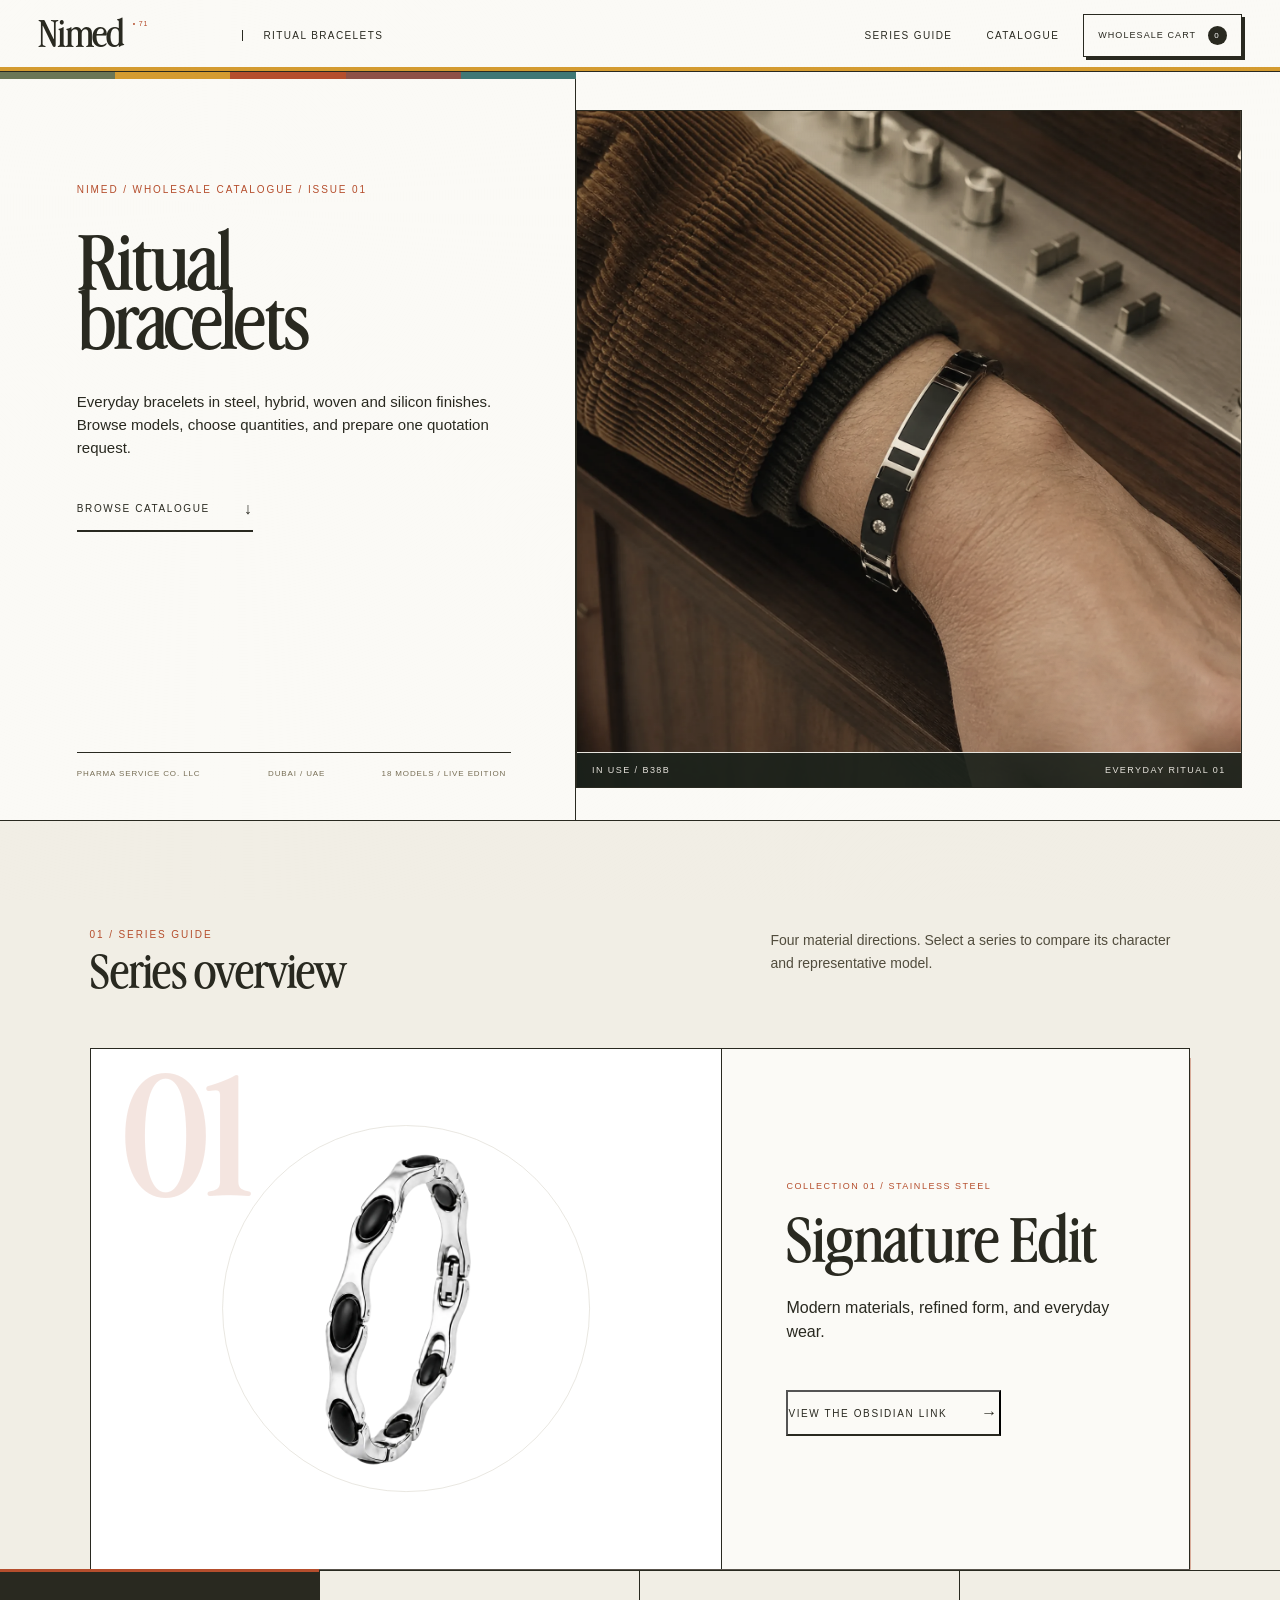
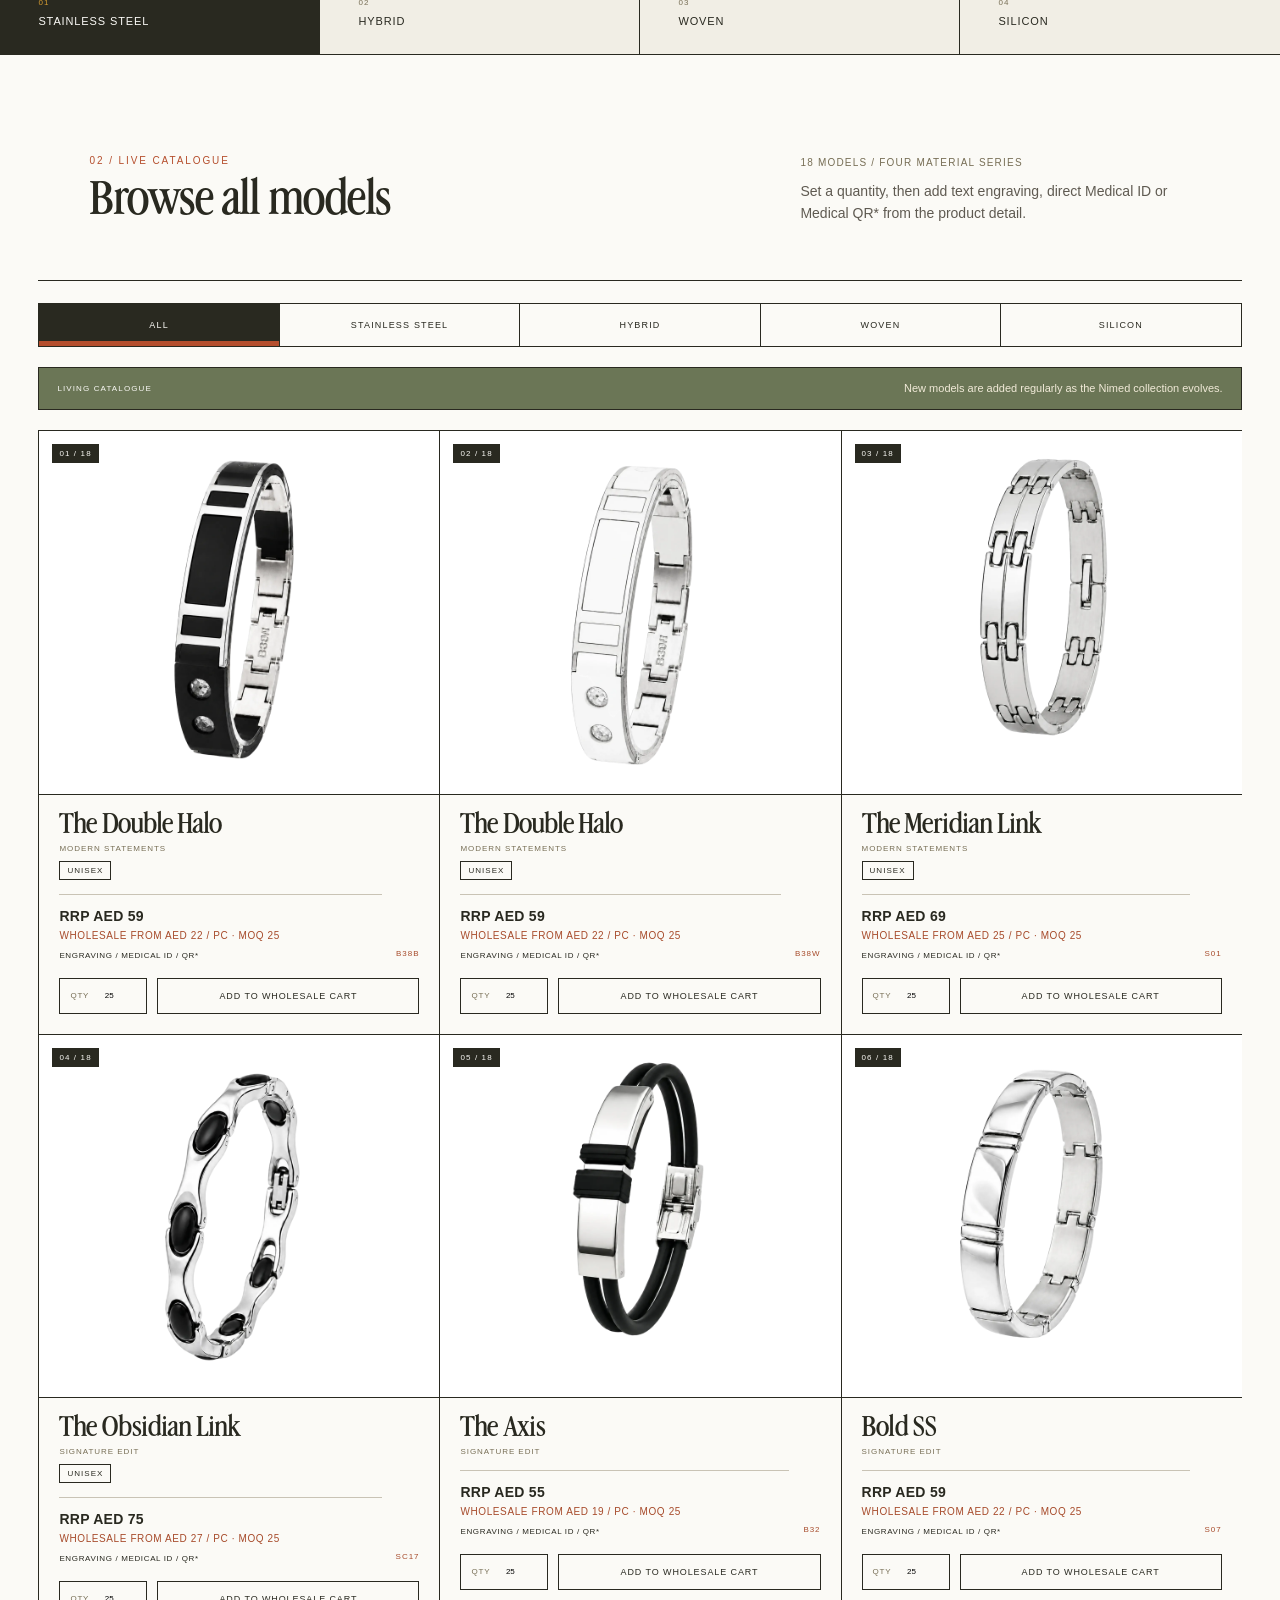
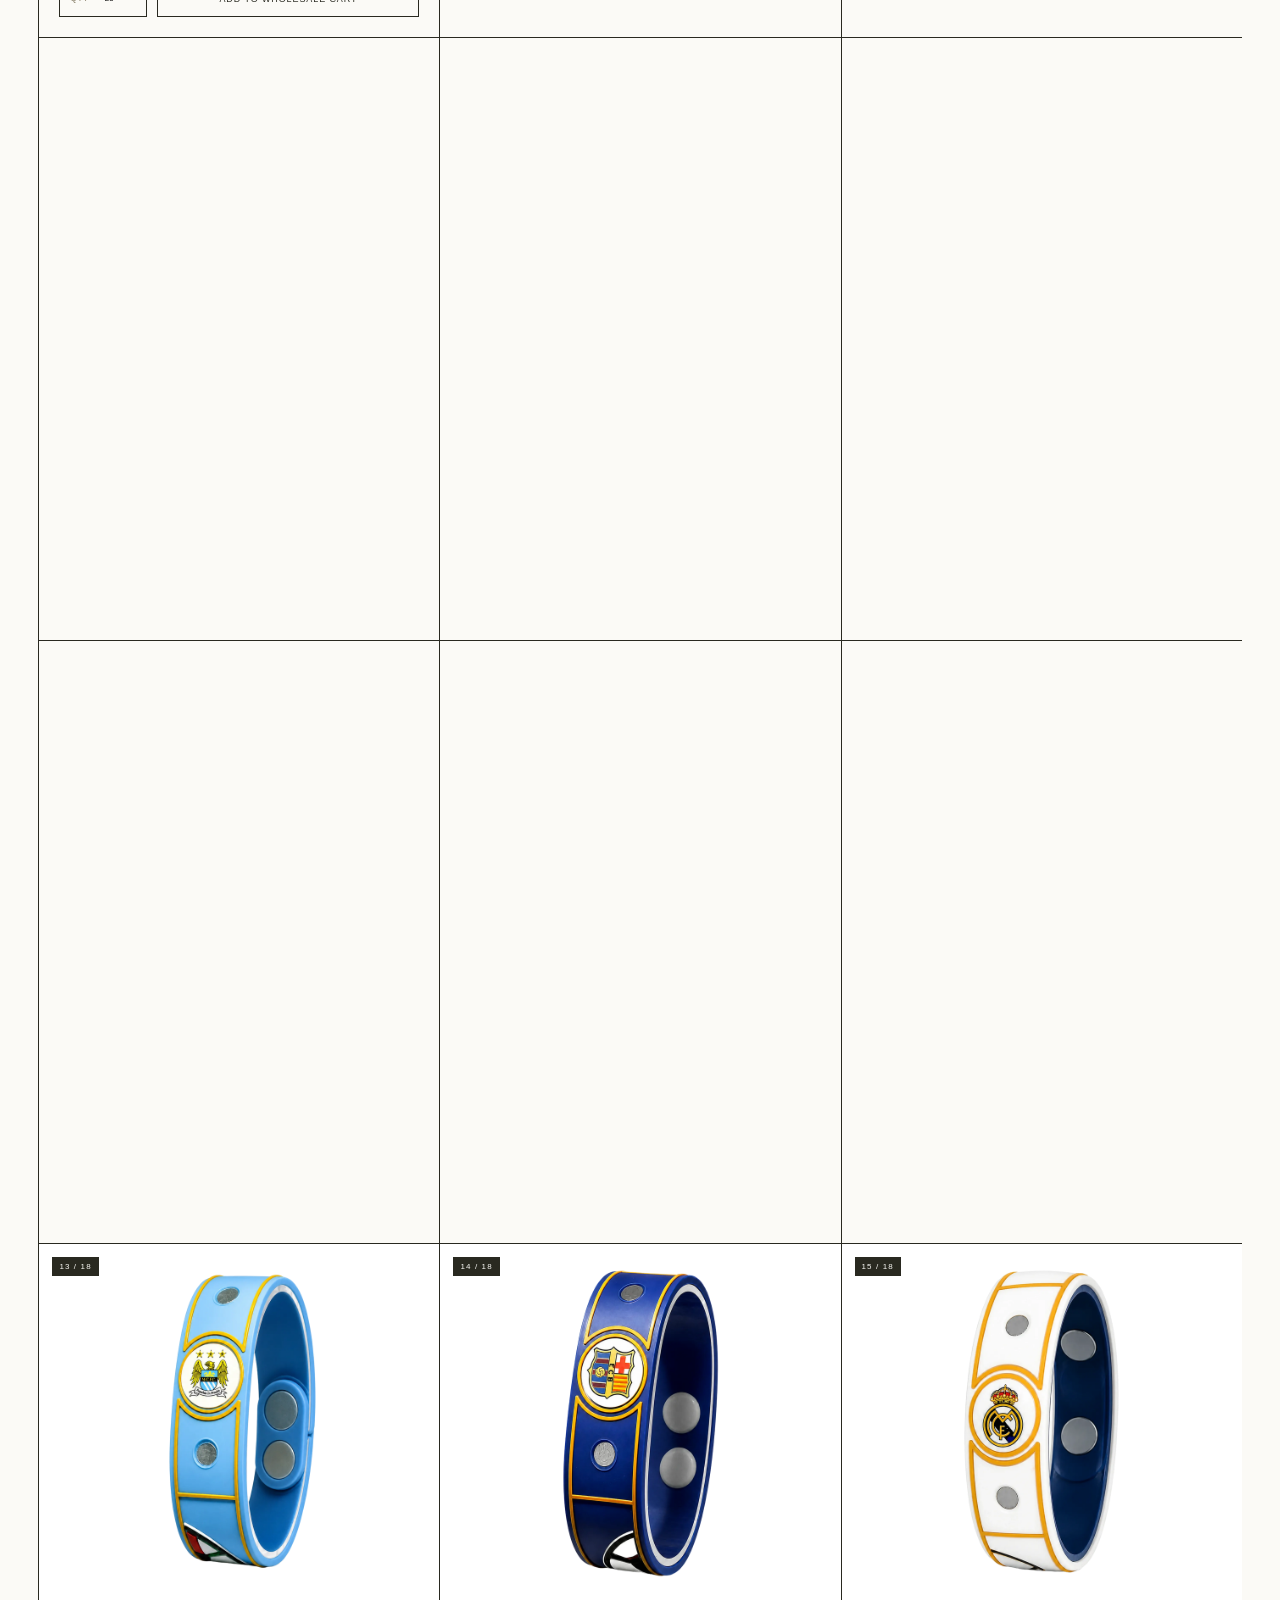
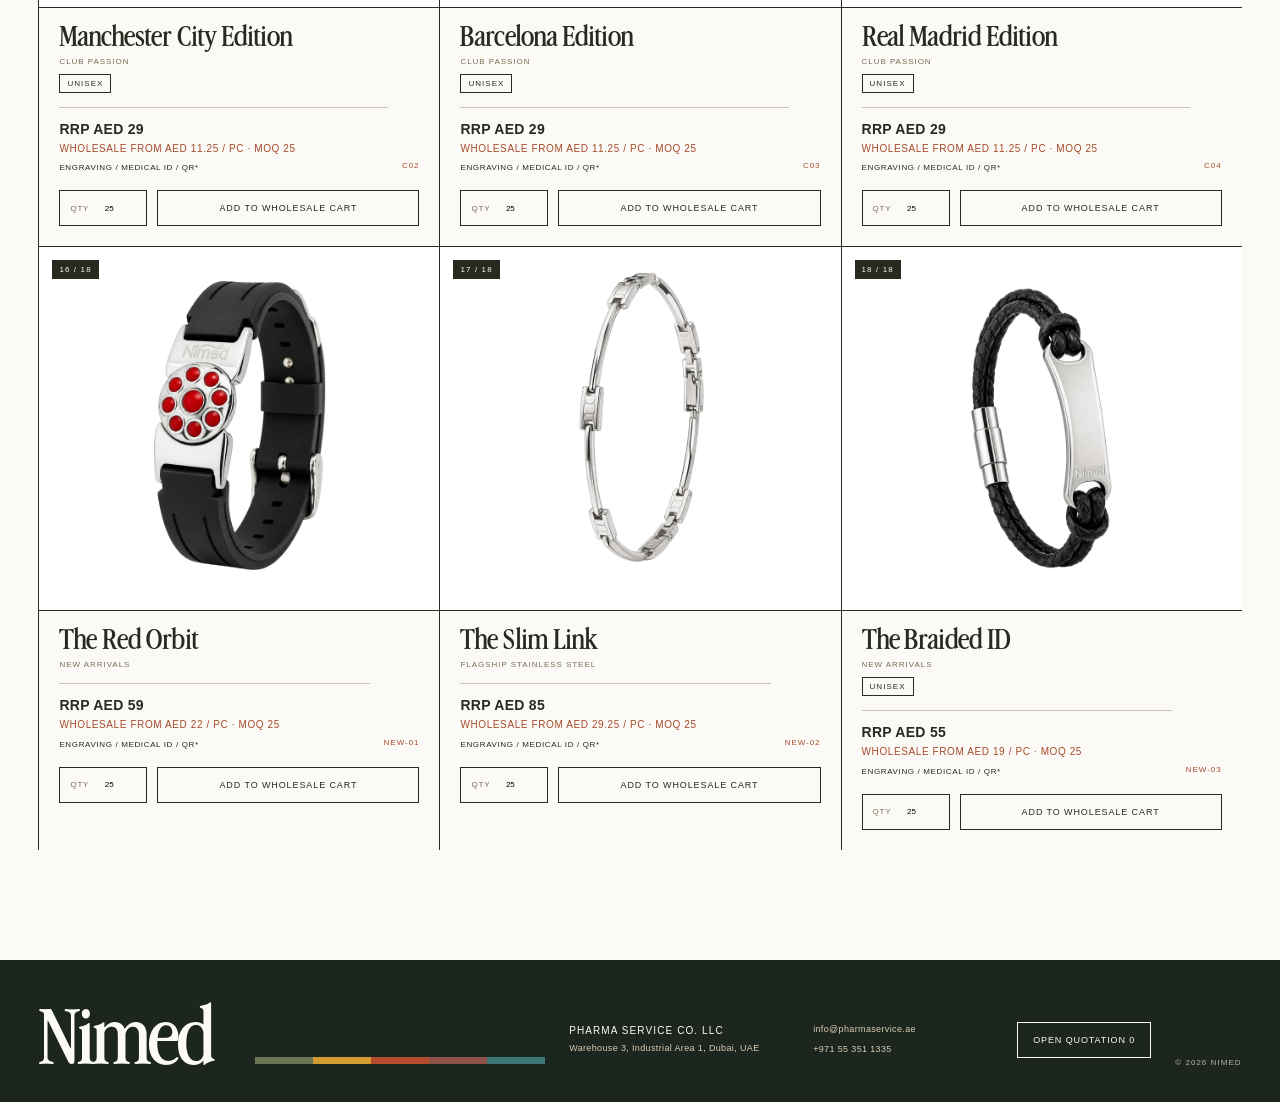
==== commit 7591282d: "Add files via upload" ====
--- a/ritual-vercel-drop-SMALL/index.html
+++ b/ritual-vercel-drop-SMALL/index.html
@@ -23,7 +23,7 @@
       <a href="#collection">Catalogue</a>
     </nav>
 
-    <button class="header-quote" type="button" data-quote-open>Quotation <span data-quote-count>0</span></button>
+    <button class="header-quote" type="button" data-quote-open>Wholesale Cart <span data-quote-count>0</span></button>
     <button class="menu-toggle" type="button" data-menu-toggle aria-controls="mobile-menu" aria-expanded="false">
       <span></span><span></span><span class="sr-only">Open menu</span>
     </button>
@@ -33,7 +33,7 @@
     <nav aria-label="Mobile navigation">
       <a href="#series"><span>01</span> Series guide</a>
       <a href="#collection"><span>02</span> Catalogue</a>
-      <button type="button" data-quote-open><span>03</span> Quotation <strong data-quote-count>0</strong></button>
+      <button type="button" data-quote-open><span>03</span> Wholesale Cart <strong data-quote-count>0</strong></button>
     </nav>
     <p>Ritual bracelet line<br>Designed for connection</p>
   </div>
@@ -154,6 +154,10 @@
         <span data-dialog-series></span>
         <span class="product-unisex-label" data-dialog-unisex hidden>UNISEX</span>
       </div>
+      <div class="dialog-pricing">
+        <p><span>Retail / RRP</span><strong data-dialog-retail></strong></p>
+        <p><span>Wholesale tiers</span><span data-dialog-wholesale></span></p>
+      </div>
       <fieldset class="personalisation-panel">
         <legend>Personalisation</legend>
         <label class="option-check">
@@ -178,8 +182,8 @@
       </fieldset>
       <div class="dialog-quote-controls">
         <label for="dialog-quantity">Quantity</label>
-        <input id="dialog-quantity" data-dialog-quantity type="number" min="1" max="9999" step="1" value="1" inputmode="numeric">
-        <button type="button" data-dialog-add>Add to quotation request</button>
+        <input id="dialog-quantity" data-dialog-quantity type="number" min="25" max="9999" step="1" value="25" inputmode="numeric">
+        <button type="button" data-dialog-add>Add to wholesale cart</button>
         <p data-dialog-add-status aria-live="polite"></p>
       </div>
     </div>
@@ -189,14 +193,14 @@
     <div class="quote-dialog-header">
       <div>
         <p class="section-index">Wholesale request</p>
-        <h2 id="quote-title">Your quotation</h2>
-        <p>Review the models and quantities, then prepare an email request to Pharma Service Co. LLC.</p>
+        <h2 id="quote-title">Wholesale Cart</h2>
+        <p>Review quantities and tier pricing, then request a final quotation from Pharma Service Co. LLC.</p>
       </div>
       <button class="dialog-close" type="button" data-quote-close aria-label="Close quotation">Close</button>
     </div>
 
     <address class="quote-recipient-card">
-      <span>Quotation recipient</span>
+      <span>Final quotation recipient</span>
       <strong>Pharma Service Co. LLC</strong>
       <a href="mailto:info@pharmaservice.ae">info@pharmaservice.ae</a>
       <a href="tel:+971553511335">+971 55 351 1335</a>
@@ -228,8 +232,8 @@
 
       <p class="quote-status" data-quote-status aria-live="polite"></p>
       <div class="quote-actions">
-        <button type="button" data-quote-print>Print quotation request</button>
-        <button type="button" class="primary-action" data-quote-send>Email Pharma Service</button>
+        <button type="button" data-quote-print>Print wholesale cart</button>
+        <button type="button" class="primary-action" data-quote-send>Request final quote</button>
       </div>
     </div>
   </dialog>
--- a/ritual-vercel-drop-SMALL/styles.css
+++ b/ritual-vercel-drop-SMALL/styles.css
@@ -886,3 +886,75 @@
     transition: none !important;
   }
 }
+
+
+/* WHOLESALE PRICING / CART */
+.product-price-block {
+  display: grid;
+  gap: 5px;
+  margin-top: 14px;
+  padding-top: 13px;
+  border-top: 1px solid var(--line);
+}
+.product-price-block strong {
+  font-size: 14px;
+  font-weight: 600;
+  letter-spacing: .02em;
+}
+.product-price-block span {
+  color: var(--copper);
+  font-size: 10px;
+  line-height: 1.45;
+  letter-spacing: .06em;
+  text-transform: uppercase;
+}
+.dialog-pricing {
+  display: grid;
+  gap: 10px;
+  margin: 20px 0 24px;
+  padding: 18px 0;
+  border-top: 1px solid var(--line);
+  border-bottom: 1px solid var(--line);
+}
+.dialog-pricing p {
+  display: grid;
+  grid-template-columns: 120px 1fr;
+  gap: 20px;
+  margin: 0;
+  font-size: 12px;
+  line-height: 1.55;
+}
+.dialog-pricing p > span:first-child {
+  color: var(--sand);
+  font-size: 9px;
+  letter-spacing: .14em;
+  text-transform: uppercase;
+}
+.dialog-pricing strong { font-weight: 600; }
+.quote-item-price {
+  display: grid;
+  gap: 3px;
+  margin-top: 10px;
+  font-size: 11px;
+  line-height: 1.4;
+}
+.quote-item-price strong { color: var(--copper); font-size: 13px; }
+.quote-item-price span:last-child { color: var(--sand); }
+
+/* SERIES OVERVIEW IMAGE POSITIONING FIX */
+.series-stage.is-presented .series-art img { animation: none !important; }
+.series-art img {
+  top: 50% !important;
+  left: 50% !important;
+  width: min(58%, 470px) !important;
+  height: auto !important;
+  max-height: 76% !important;
+  object-fit: contain !important;
+  transform: translate(-50%, -50%) !important;
+}
+.series-art img.is-changing { transform: translate(-50%, -50%) scale(.92) !important; }
+
+@media (max-width: 760px) {
+  .series-art img { width: 72% !important; max-height: 72% !important; }
+  .dialog-pricing p { grid-template-columns: 1fr; gap: 5px; }
+}
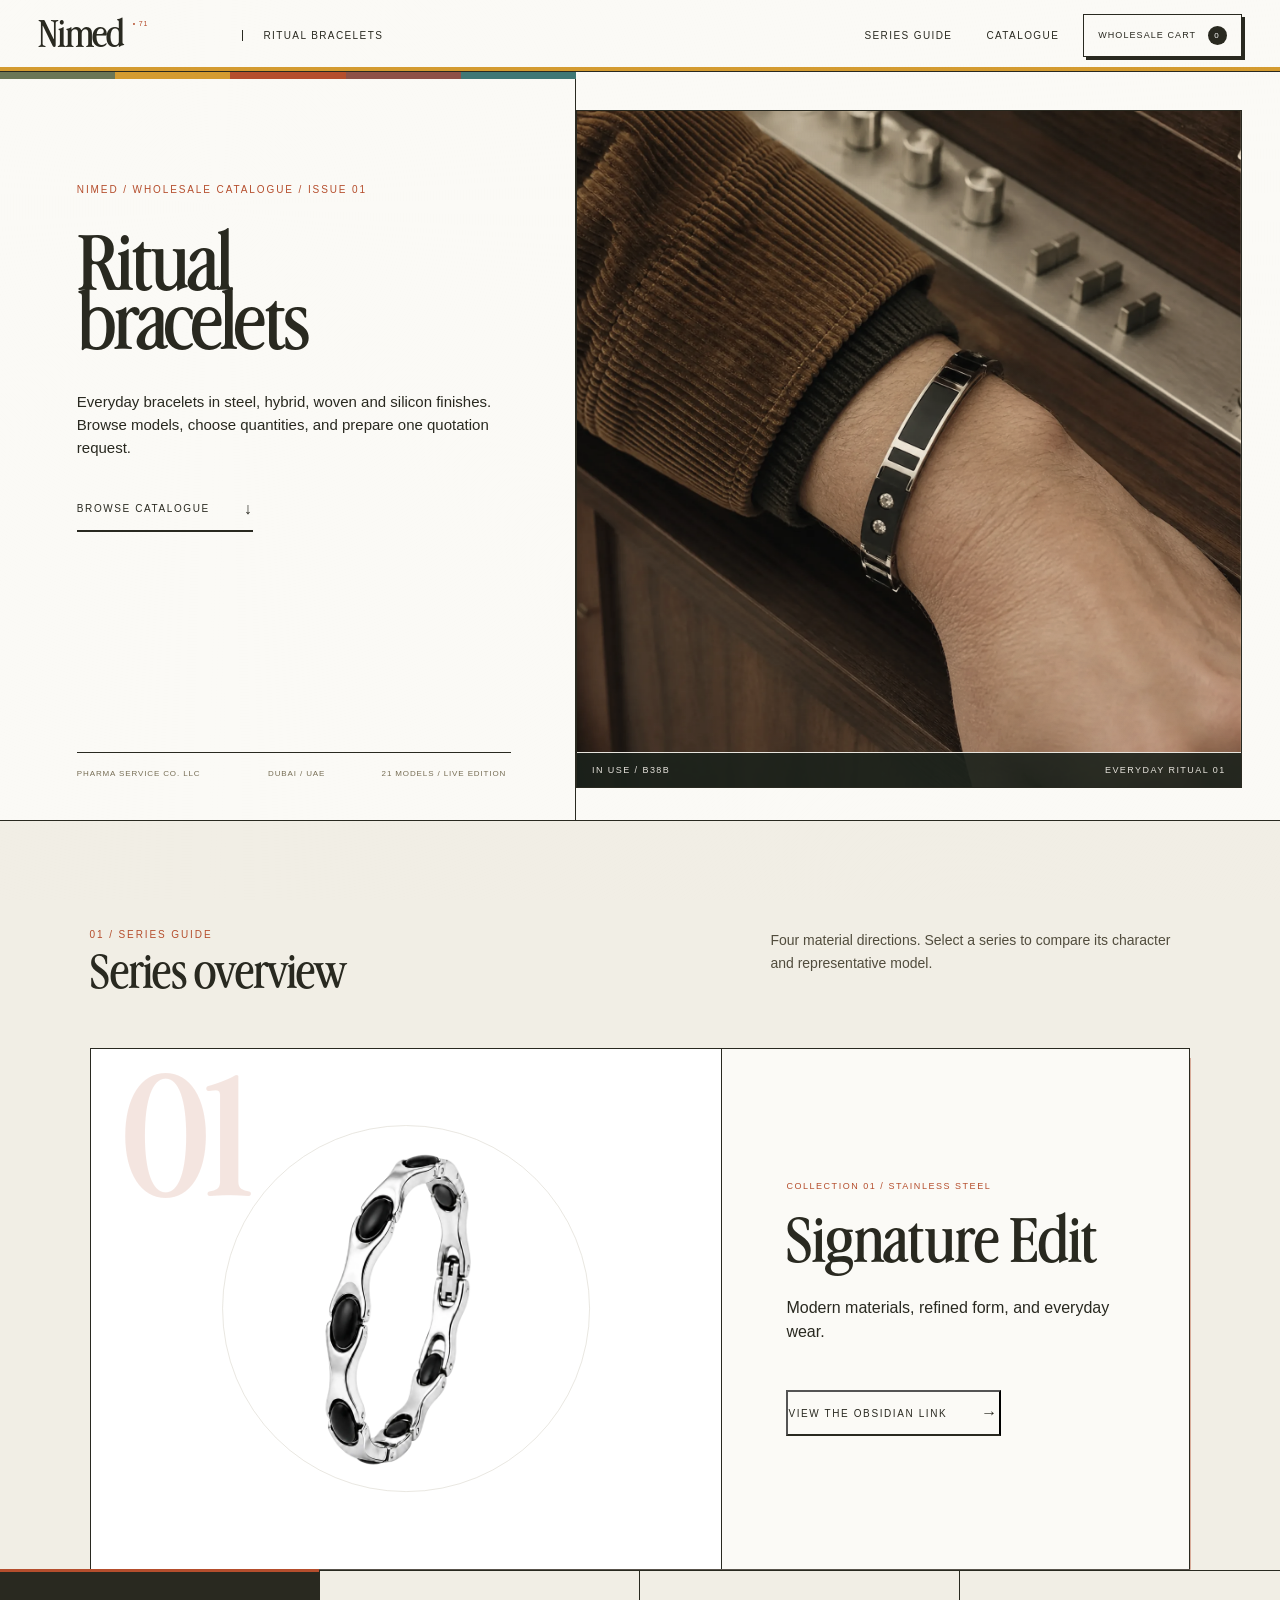
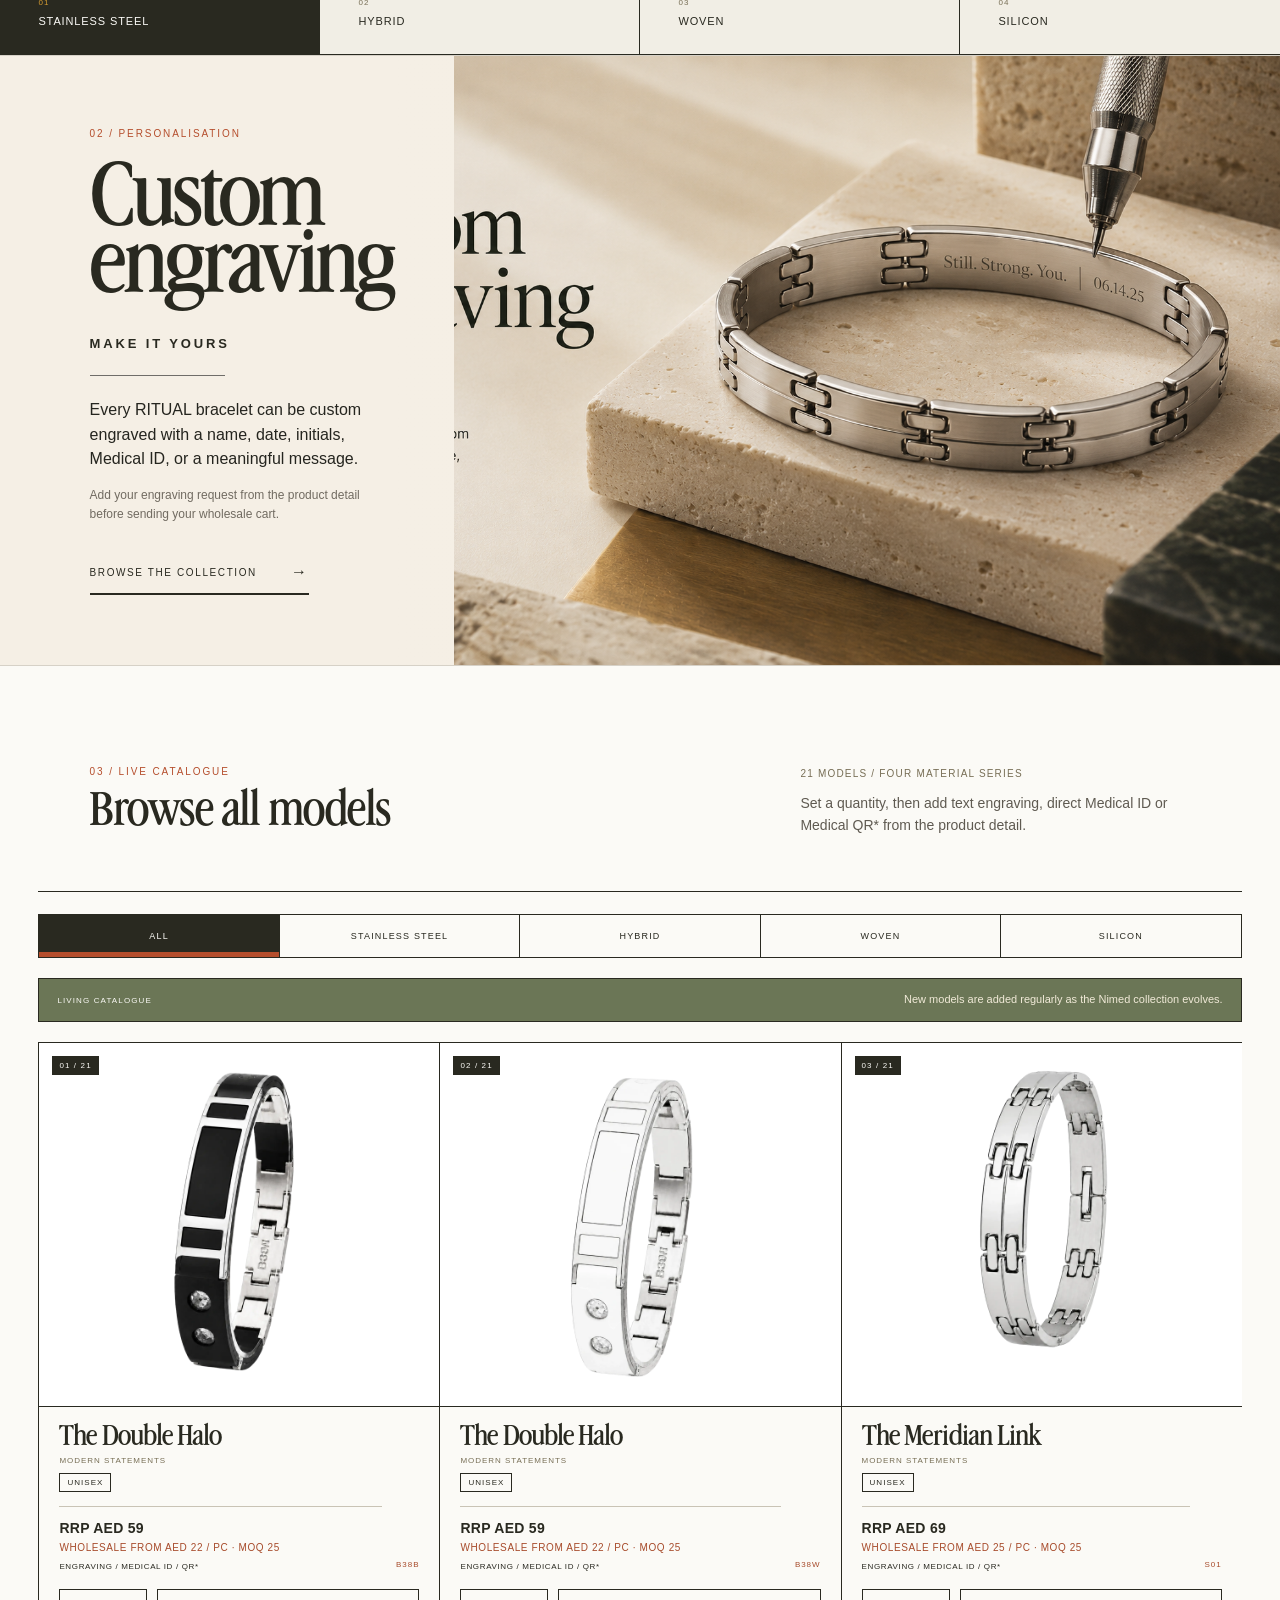
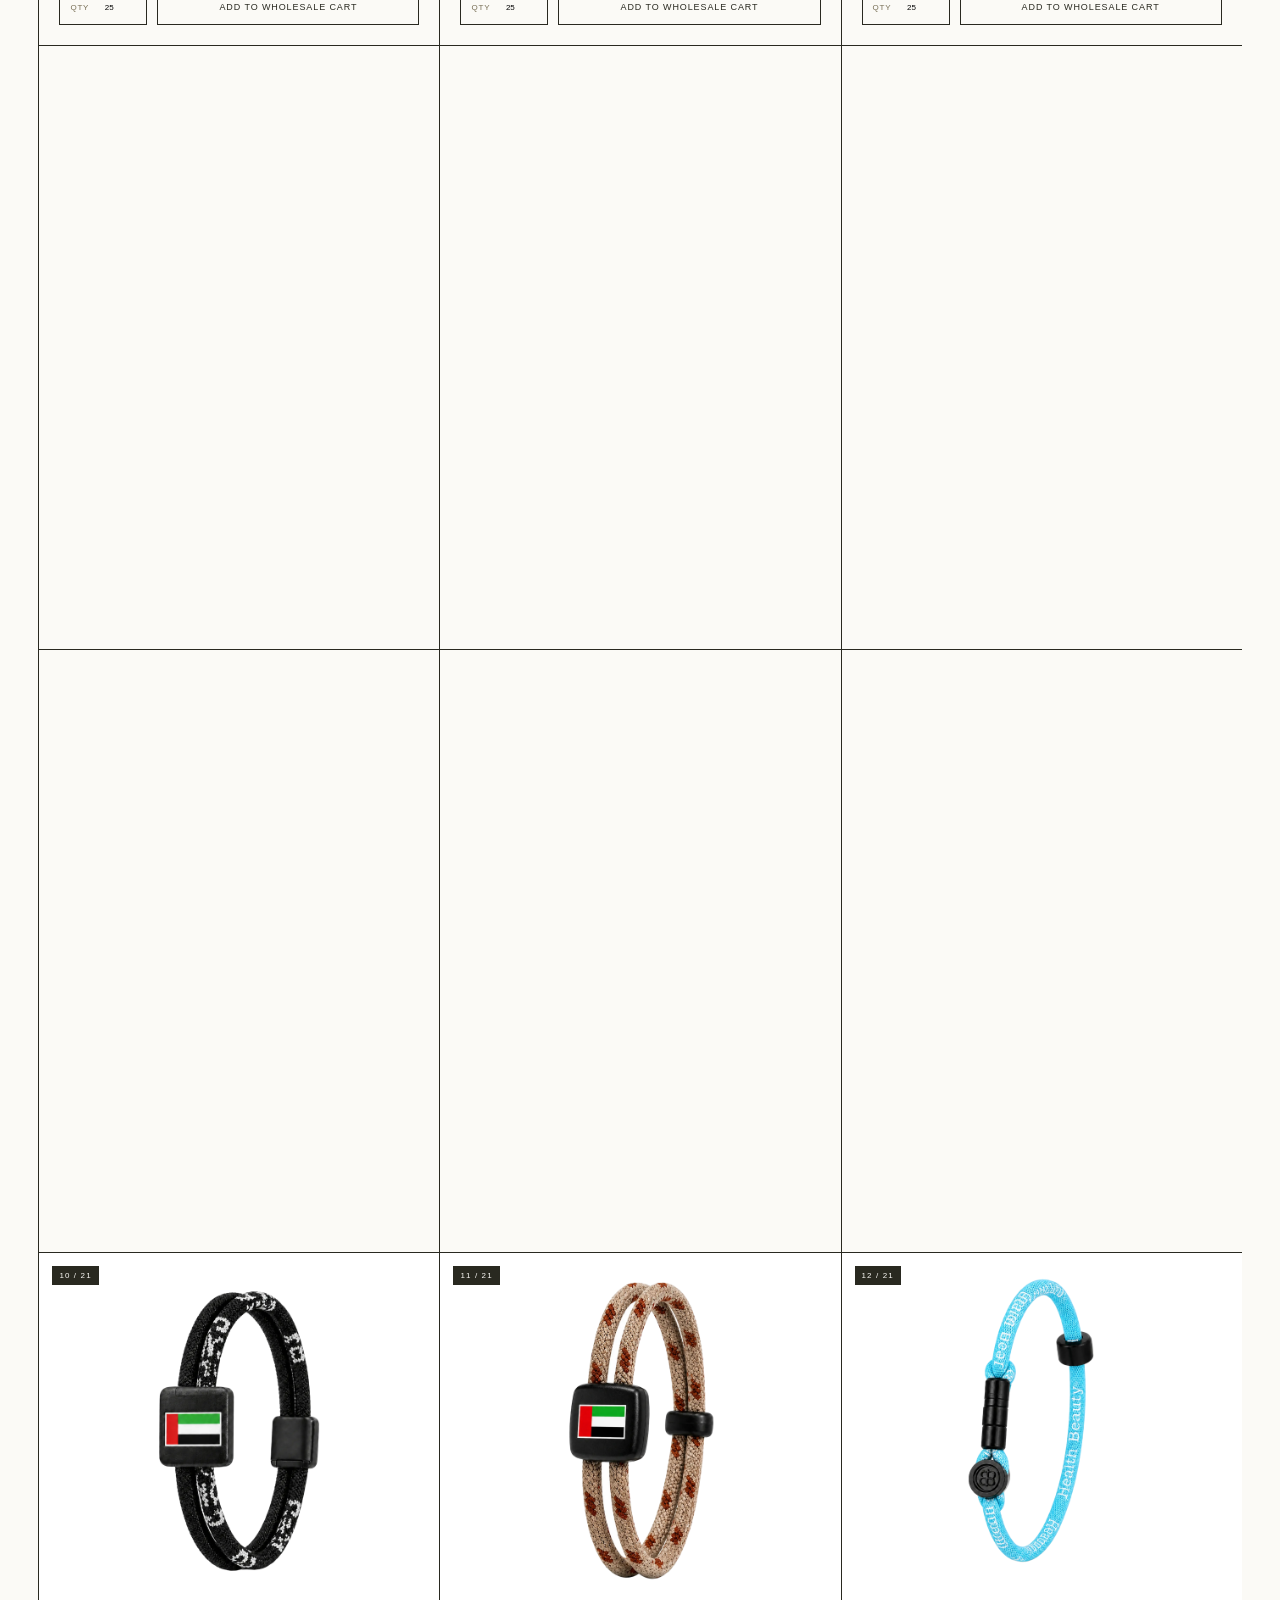
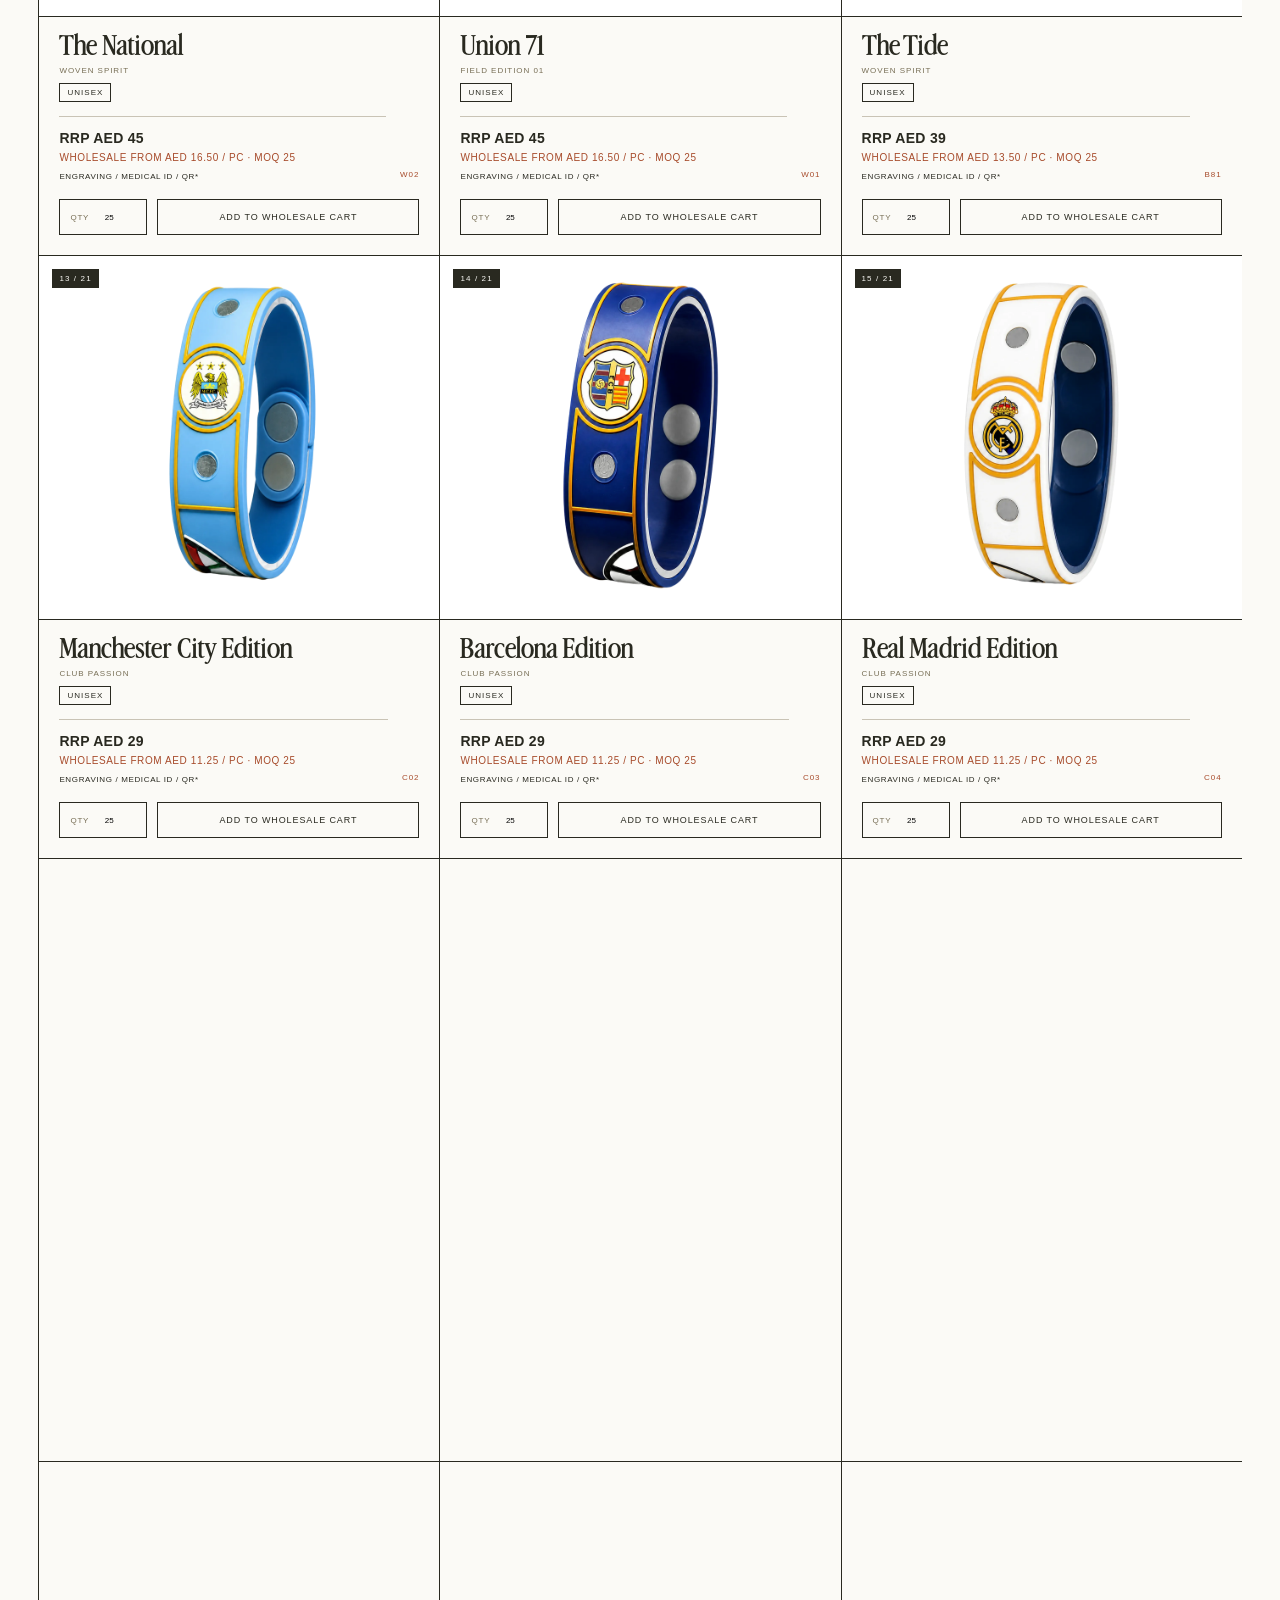
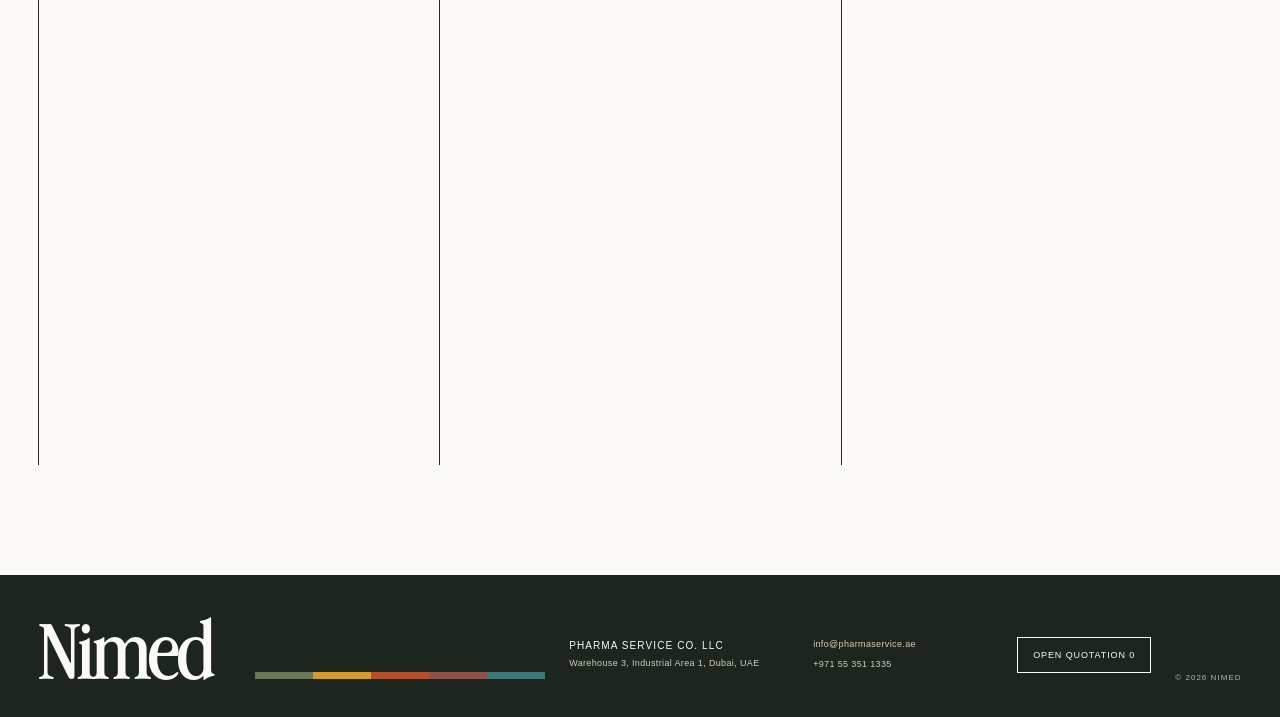
==== commit 35baca46: "Add files via upload" ====
--- a/ritual-vercel-drop-SMALL/index.html
+++ b/ritual-vercel-drop-SMALL/index.html
@@ -10,6 +10,7 @@
   <link rel="icon" href="data:,">
   <link rel="stylesheet" href="styles.css">
   <script src="script.js" defer></script>
+  <script src="new-products.js" defer></script>
 </head>
 <body>
   <a class="skip-link" href="#main">Skip to content</a>
@@ -49,7 +50,7 @@
         <div class="hero-folio" aria-label="Catalogue information">
           <span>Pharma Service Co. LLC</span>
           <span>Dubai / UAE</span>
-          <span>18 models / Live edition</span>
+          <span>21 models / Live edition</span>
         </div>
       </div>
 
@@ -91,10 +92,23 @@
       </div>
     </section>
 
+    <section class="engraving-banner reveal" id="engraving" aria-labelledby="engraving-title">
+      <div class="engraving-banner-copy">
+        <p class="section-index">02 / Personalisation</p>
+        <h2 id="engraving-title">Custom<br>engraving</h2>
+        <p class="engraving-kicker">Make it yours</p>
+        <span class="engraving-rule" aria-hidden="true"></span>
+        <p class="engraving-body">Every RITUAL bracelet can be custom engraved with a name, date, initials, Medical ID, or a meaningful message.</p>
+        <p class="engraving-note">Add your engraving request from the product detail before sending your wholesale cart.</p>
+        <a class="arrow-link" href="#collection">Browse the collection <span>&rarr;</span></a>
+      </div>
+      <div class="engraving-banner-visual" role="img" aria-label="Stainless steel bracelet shown with custom engraving in progress"></div>
+    </section>
+
     <section class="collection" id="collection" aria-labelledby="collection-title">
       <div class="collection-heading reveal">
         <div>
-          <p class="section-index">02 / Live catalogue</p>
+          <p class="section-index">03 / Live catalogue</p>
           <h2 id="collection-title">Browse all models</h2>
         </div>
         <div class="collection-guide">
--- a/ritual-vercel-drop-SMALL/styles.css
+++ b/ritual-vercel-drop-SMALL/styles.css
@@ -958,3 +958,89 @@
   .series-art img { width: 72% !important; max-height: 72% !important; }
   .dialog-pricing p { grid-template-columns: 1fr; gap: 5px; }
 }
+
+
+/* Custom engraving editorial banner */
+.engraving-banner {
+  display: grid;
+  grid-template-columns: minmax(330px, .78fr) minmax(0, 1.42fr);
+  min-height: 560px;
+  margin: 0;
+  background: #f4eee3;
+  border-top: 1px solid rgba(30,30,30,.14);
+  border-bottom: 1px solid rgba(30,30,30,.14);
+  overflow: hidden;
+}
+.engraving-banner-copy {
+  position: relative;
+  z-index: 2;
+  display: flex;
+  flex-direction: column;
+  justify-content: center;
+  padding: 72px clamp(36px, 5vw, 82px) 70px 7vw;
+  background: linear-gradient(90deg, #f5efe5 0%, #f5efe5 86%, rgba(245,239,229,.92) 100%);
+}
+.engraving-banner-copy .section-index { margin: 0 0 25px; }
+.engraving-banner h2 {
+  margin: 0;
+  color: var(--ink);
+  font: 400 clamp(54px, 5.7vw, 88px)/.92 var(--heading);
+  letter-spacing: -.025em;
+}
+.engraving-kicker {
+  margin: 38px 0 0;
+  color: var(--ink);
+  font-size: 13px;
+  font-weight: 600;
+  letter-spacing: .22em;
+  text-transform: uppercase;
+}
+.engraving-rule {
+  width: 135px;
+  height: 1px;
+  margin: 24px 0 22px;
+  background: rgba(30,30,30,.62);
+}
+.engraving-body {
+  max-width: 390px;
+  margin: 0;
+  color: #25251f;
+  font-size: 16px;
+  line-height: 1.55;
+}
+.engraving-note {
+  max-width: 390px;
+  margin: 14px 0 28px;
+  color: #716b61;
+  font-size: 12px;
+  line-height: 1.55;
+}
+.engraving-banner .arrow-link { align-self: flex-start; }
+.engraving-banner-visual {
+  min-height: 560px;
+  background-image: url("assets/banner/custom-engraving.png");
+  background-size: cover;
+  background-position: 100% 50%;
+  background-repeat: no-repeat;
+}
+
+@media (max-width: 900px) {
+  .engraving-banner { grid-template-columns: 44% 56%; min-height: 500px; }
+  .engraving-banner-copy { padding: 58px 34px 58px 5vw; }
+  .engraving-banner h2 { font-size: clamp(46px, 6.4vw, 66px); }
+  .engraving-banner-visual { min-height: 500px; background-position: 82% 50%; }
+}
+
+@media (max-width: 760px) {
+  .engraving-banner { display: flex; flex-direction: column-reverse; min-height: 0; }
+  .engraving-banner-visual {
+    min-height: 365px;
+    background-size: auto 100%;
+    background-position: 78% 50%;
+    background-color: #f3ede2;
+  }
+  .engraving-banner-copy { padding: 48px 22px 56px; }
+  .engraving-banner h2 { font-size: clamp(50px, 15vw, 70px); }
+  .engraving-kicker { margin-top: 30px; }
+  .engraving-body, .engraving-note { max-width: 520px; }
+}
